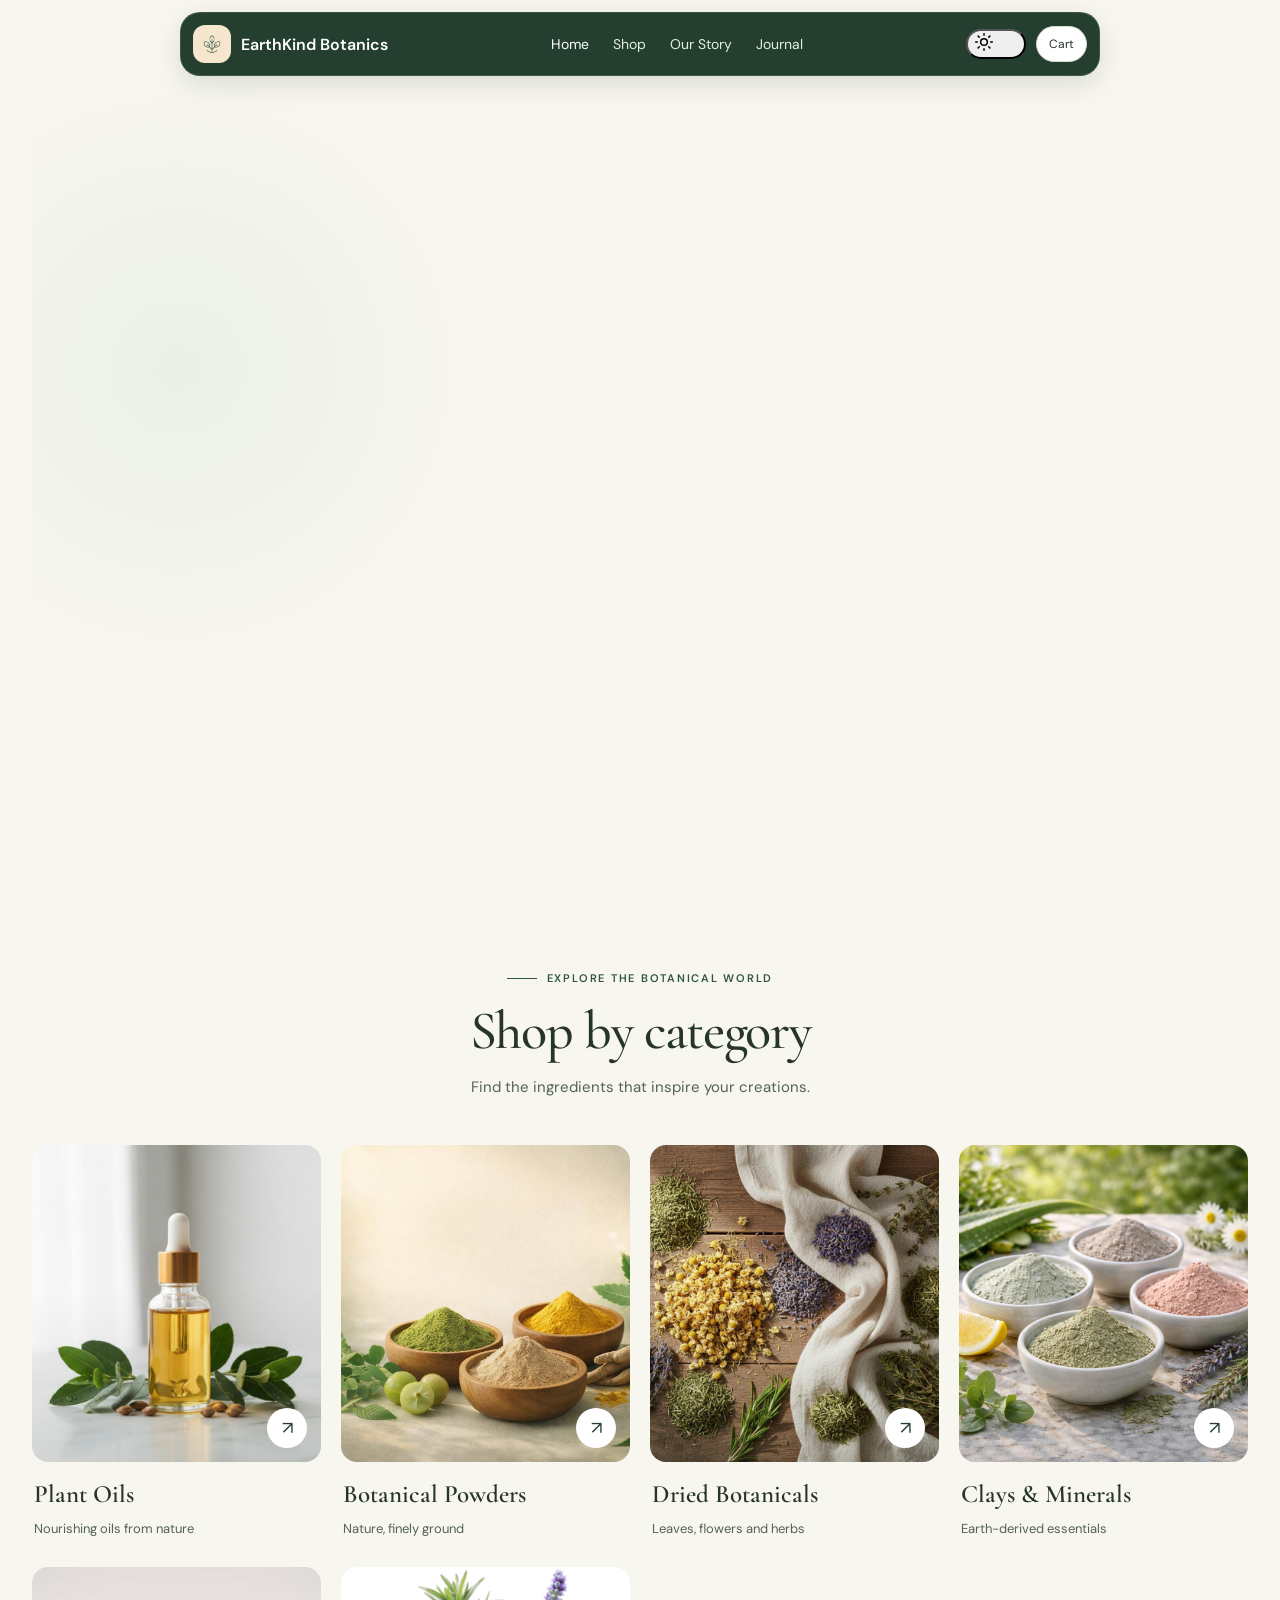
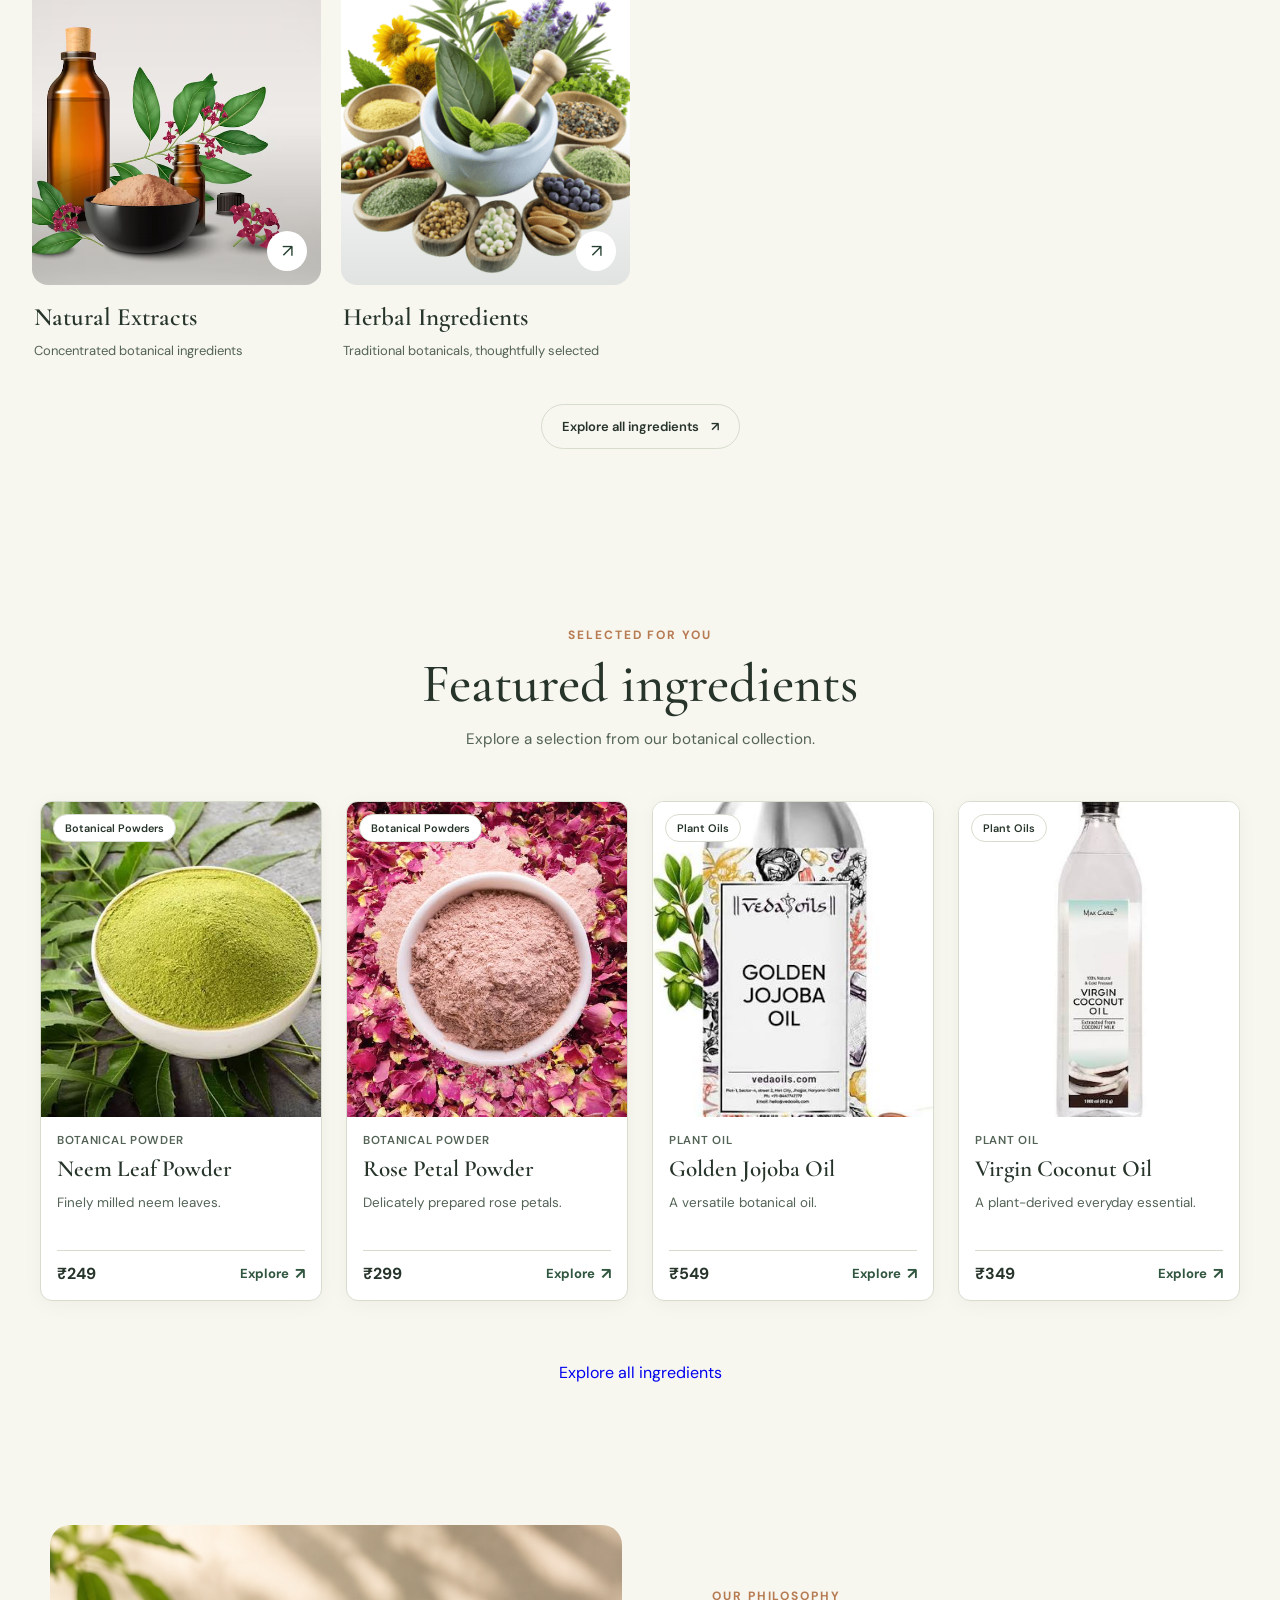
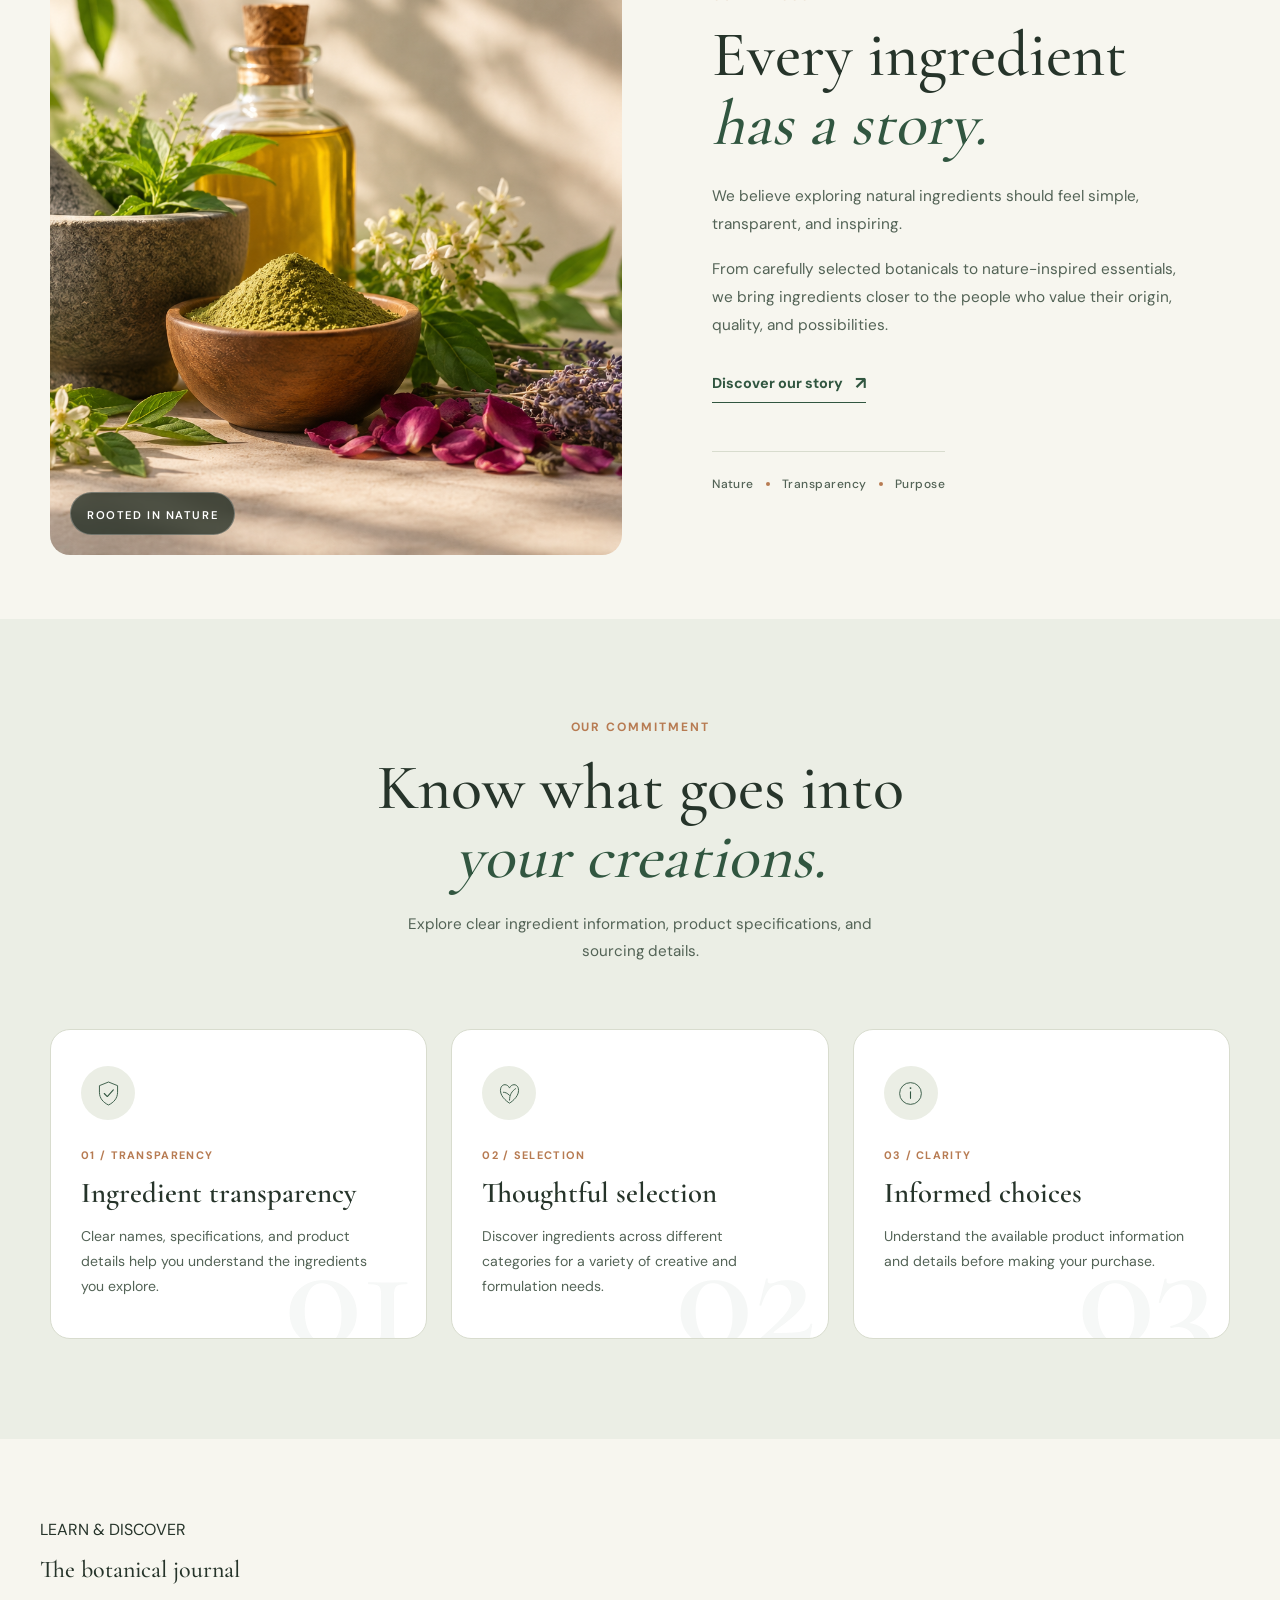
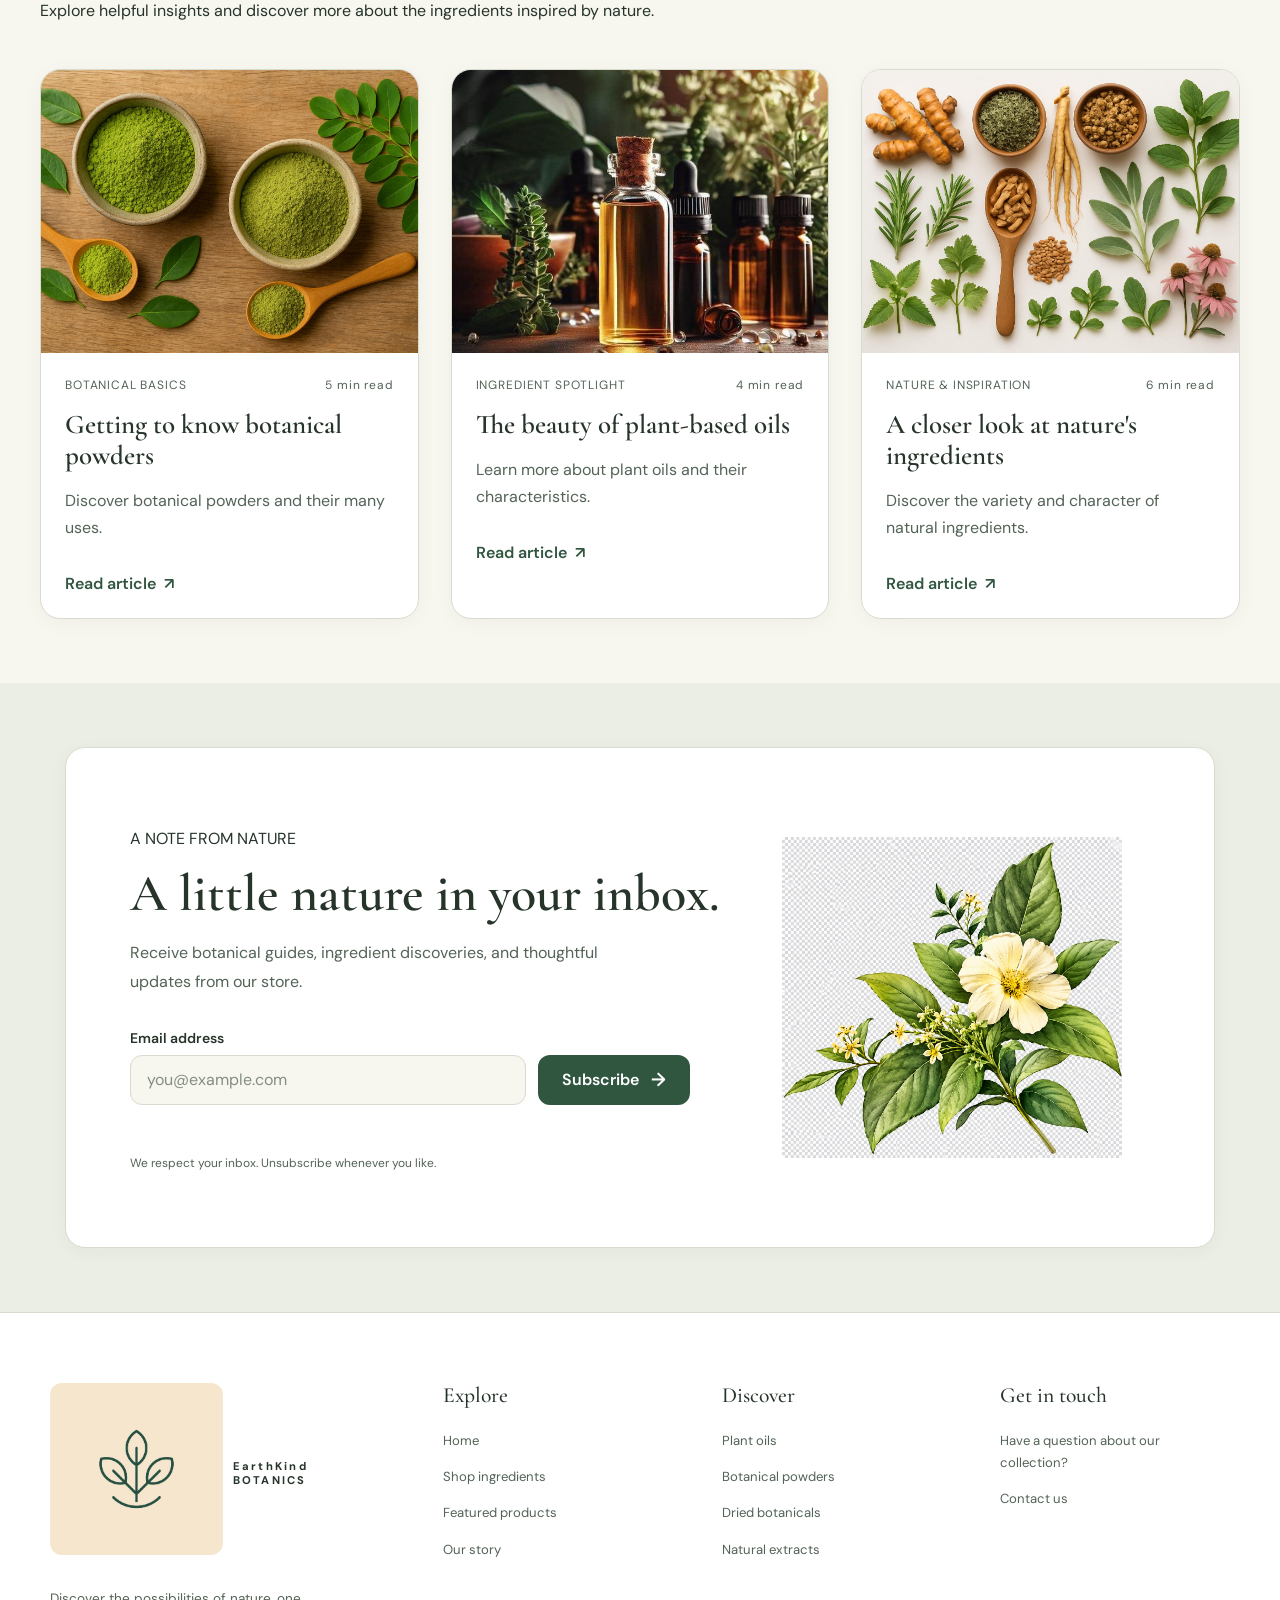
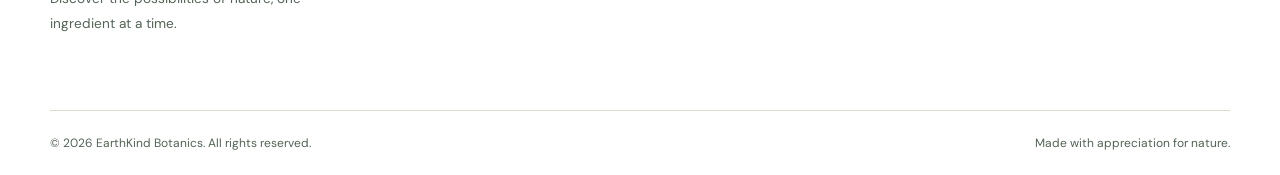
==== index.html @ 50f3a75a "Initial Commit" ====
<!DOCTYPE html>
<html lang="en">
    <head>
        <meta charset="utf-8" />
        <meta name="viewport" content="width=device-width, initial-scale=1, viewport-fit=cover" />
        <title>EarthKind Botanics | Discover Natural Ingredients</title>
        <meta name="description" content="Discover botanical ingredients, plant oils, herbal powders, and natural extracts at EarthKind Botanics. Explore nature-inspired ingredients with clear product information and thoughtful choices." />
        <meta name="keywords" content="EarthKind Botanics, natural ingredients, botanical extracts, plant oils, herbal powders" />
        <meta name="author" content="EarthKind Botanics" />
        <meta name="robots" content="index, follow" />
        <meta name="theme-color" content="#F7F6EF" />
        <meta name="color-scheme" content="light dark">
        <link rel="icon" type="image/svg+xml" href="assets/images/logo.jpeg" />

        <meta property="og:type" content="website" />
        <meta property="og:site_name" content="EarthKind Botanics" />
        <meta property="og:title" content="EarthKind Botanics | Discover Natural Ingredients" />
        <meta property="og:description" content="Discover botanical ingredients, plant oils, herbal powders, and natural extracts at EarthKind Botanics. Explore nature-inspired ingredients with clear product information and thoughtful choices.">
        <meta property="og:image" content="assets/images/earthkind_logo.png" />
        <meta property="og:locale" content="en_IN">

        <link rel="stylesheet" href="css/fonts.css" />
        <link rel="stylesheet" href="css/style.css" />
        <script src="js/script.js" defer></script>
        <script src="js/featured-products.js" defer></script>
        <script type="application/ld+json">
        {"@context":"https://schema.org","@type":"Store","name":"EarthKind Botanics","description":"Discover botanical ingredients, plant oils, herbal powders, and natural extracts.","image":"images/og-cover.jpg","areaServed":["Kochi","Kochi","Kerala"]}
        </script>
    </head>
    <body>
        <!--  Announcement bar -->
        <div
            class="announcement-bar"
            id="announcement-bar"
            role="region"
            aria-label="Store announcement"
            hidden
        >
        <p id="announcement-message"></p>

        <a id="announcement-link" href="#" hidden>
            Discover more
            <span aria-hidden="true">↗</span>
        </a>

        <button
            type="button"
            class="announcement-close"
            id="announcement-close"
            aria-label="Dismiss announcement"
        >
            &times;
        </button>
        </div>

        <!-- HEADER -->
        <header class="floating-header">
            <a href="/" class="brand-logo" aria-label="EarthKind Botanics home">
                <span class="brand-icon" aria-hidden="true">
                    <img src="assets/images/logo.jpeg" alt="EarthKind Botanics logo" />
                </span>
                <span class="brand-name">EarthKind Botanics</span>
            </a>

            <nav class="main-navigation" id="main-navigation"
                aria-label="Main navigation">
                <a href="#home" aria-current="page">Home</a>
                <a href="templates/shop.html">Shop</a>
                <a href="#our-story">Our Story</a>
                <a href="#journal">Journal</a>
            </nav>

            <div class="header-actions">
                <button
                    type="button"
                    class="icon-button theme-toggle"
                    id="theme-toggle"
                    aria-label="Switch to dark theme"
                    title="Switch theme"
                >
                    <svg
                        class="theme-icon sun-icon"
                        xmlns="http://www.w3.org/2000/svg"
                        width="20"
                        height="20"
                        viewBox="0 0 24 24"
                        fill="none"
                        stroke="currentColor"
                        stroke-width="1.8"
                        stroke-linecap="round"
                        stroke-linejoin="round"
                        aria-hidden="true"
                    >
                        <circle cx="12" cy="12" r="4"/>
                        <path d="M12 2v2"/>
                        <path d="M12 20v2"/>
                        <path d="m4.93 4.93 1.42 1.42"/>
                        <path d="m17.65 17.65 1.42 1.42"/>
                        <path d="M2 12h2"/>
                        <path d="M20 12h2"/>
                        <path d="m6.35 17.65-1.42 1.42"/>
                        <path d="m19.07 4.93-1.42 1.42"/>
                    </svg>

                    <svg
                        class="theme-icon moon-icon"
                        xmlns="http://www.w3.org/2000/svg"
                        width="20"
                        height="20"
                        viewBox="0 0 24 24"
                        fill="none"
                        stroke="currentColor"
                        stroke-width="1.8"
                        stroke-linecap="round"
                        stroke-linejoin="round"
                        aria-hidden="true"
                    >
                        <path d="M20.985 12.486a9 9 0 1 1-9.473-9.472c.405-.022.617.46.402.803a6.9 6.9 0 0 0 8.268 8.268c.344-.215.825-.003.803.401"/>
                    </svg>
                </button>


                <button
                    type="button"
                    class="cart-toggle"
                    id="cart-toggle"
                >
                    <span>Cart</span>
                    <span id="cart-count" hidden>0</span>
                </button>

                <button
                    type="button"
                    class="menu-toggle"
                    id="menu-toggle"
                    aria-label="Open navigation menu"
                    aria-controls="main-navigation"
                    aria-expanded="false"
                >
                    <!-- Botanical sprout icon -->
                    <svg
                        class="menu-icon sprout-icon"
                        viewBox="0 0 24 24"
                        width="22"
                        height="22"
                        fill="none"
                        stroke="currentColor"
                        stroke-width="1.7"
                        stroke-linecap="round"
                        stroke-linejoin="round"
                        aria-hidden="true"
                    >
                        <path d="M12 21v-9"/>
                        <path d="M12 15C5 15 3 10 3 5c5 0 10 2 10 9"/>
                        <path d="M12 11c0-5 4-8 9-8 0 5-2 9-9 10"/>
                    </svg>

                    <!-- Close icon -->
                    <svg
                        class="menu-icon close-icon"
                        viewBox="0 0 24 24"
                        width="22"
                        height="22"
                        fill="none"
                        stroke="currentColor"
                        stroke-width="1.7"
                        stroke-linecap="round"
                        aria-hidden="true"
                    >
                        <path d="m18 6-12 12"/>
                        <path d="m6 6 12 12"/>
                    </svg>
                </button>

            </div>
        </header>

        <!-- MAIN -->
        <main>
            <!-- Hero -->
            <section class="hero" id="home">
                <div class="hero-content">
                    <p class="eyebrow hero-eyebrow">
                    <span class="eyebrow-line"></span>
                    ROOTED IN NATURE
                    </p>

                    <h1 class="hero-title">
                    Nature's finest ingredients,
                        <span>thoughtfully discovered.</span>
                    </h1>

                    <p class="hero-description">
                    Explore botanical powders, plant oils, herbs, and natural
                    extracts for your next creation. Discover the beauty of
                    nature, one ingredient at a time.
                    </p>

                    <div class="hero-actions">
                        <a href="/shop.html" class="button button-primary hero-cta">
                            <span>Explore ingredients</span>
                            <svg
                            viewBox="0 0 24 24"
                            width="18"
                            height="18"
                            fill="none"
                            stroke="currentColor"
                            stroke-width="1.8"
                            stroke-linecap="round"
                            stroke-linejoin="round"
                            aria-hidden="true"
                            >
                                <path d="M5 12h14"/>
                                <path d="m12 5 7 7-7 7"/>
                            </svg>
                        </a>

                        <a href="#our-story" class="hero-secondary-link">
                            Discover our story
                        </a>
                    </div>

                    <div class="hero-note">
                        <span class="hero-note-icon" aria-hidden="true">✳</span>
                        <p>Inspired by nature. Chosen with intention.</p>
                    </div>
                </div>

                <div class="hero-visual">
                    <div class="hero-image-frame">
                        <img
                            src="assets/images/hero.png"
                            alt="Lush green botanical plants arranged in a natural stone planter against a soft blue mountain landscape"
                            class="hero-image"
                            fetchpriority="high"
                            decoding="async"
                        />
                    </div>

                    <div class="hero-image-caption">
                        <span class="caption-dot"></span>
                        A little closer to nature
                    </div>

                    <span class="hero-decoration hero-decoration-one"
                        aria-hidden="true">✳</span>
                    <span class="hero-decoration hero-decoration-two"
                        aria-hidden="true">✧</span>
                </div>
            </section>

            <!-- Categories -->
            <section class="categories section" id="categories">
                <header class="section-header category-section-header">
                    <p class="eyebrow">
                    <span class="eyebrow-line"></span>
                    EXPLORE THE BOTANICAL WORLD
                    </p>

                    <h2>Shop by category</h2>

                    <p>
                    Find the ingredients that inspire your creations.
                    </p>
                </header>

                <div
                    class="category-grid"
                    id="category-grid"
                    aria-label="Product categories"
                >
                    <!-- Category cards are rendered using JavaScript -->
                </div>

                <div class="category-footer">
                    <a href="templates/shop.html" class="category-view-all">
                    Explore all ingredients
                    <span aria-hidden="true">↗</span>
                    </a>
                </div>
            </section>

            <!-- Featured products -->
            <section class="featured-products section" id="featured">
                <header class="section-header">
                    <p class="eyebrow">SELECTED FOR YOU</p>
                    <h2>Featured ingredients</h2>
                    <p>Explore a selection from our botanical collection.</p>
                </header>

                <div class="product-grid" id="featured-product-grid">
                    <!-- Products rendered using JavaScript -->
                </div>

                <a href="templates/shop.html" class="button button-secondary">
                    Explore all ingredients
                </a>
            </section>

            <!-- Brand philosophy -->
            <section class="brand-story section" id="our-story">

                <div class="story-container">

                    <!-- Botanical lifestyle image -->
                    <div class="story-image">
                        <img
                            src="assets/images/lifestyle/earthkind-lifestyle.png"
                            alt="Natural botanical ingredients, fresh herbs, plant oils and herbal powders"
                            loading="lazy"
                        >

                        <div class="story-image-caption">
                            <span>ROOTED IN NATURE</span>
                        </div>
                    </div>

                    <!-- Brand story content -->
                    <div class="story-content">

                        <p class="eyebrow">OUR PHILOSOPHY</p>

                        <h2>
                            Every ingredient
                            <span>has a story.</span>
                        </h2>

                        <p class="story-description">
                            We believe exploring natural ingredients should
                            feel simple, transparent, and inspiring.
                        </p>

                        <p class="story-description">
                            From carefully selected botanicals to nature-inspired
                            essentials, we bring ingredients closer to the people
                            who value their origin, quality, and possibilities.
                        </p>

                        <a href="templates/about.html" class="story-link">
                            Discover our story
                            <span aria-hidden="true">↗</span>
                        </a>

                        <div class="story-decoration">
                            <span>Nature</span>
                            <span class="decoration-dot"></span>
                            <span>Transparency</span>
                            <span class="decoration-dot"></span>
                            <span>Purpose</span>
                        </div>

                    </div>

                </div>

            </section>

            
            <!-- QUALITY AND SOURCING-->
            <section class="quality section" id="quality">
                <div class="quality-container">
                    <header class="section-header">
                        <p class="eyebrow">OUR COMMITMENT</p>
                        <h2>
                            Know what goes into
                            <span>your creations.</span>
                        </h2>
                        <p>
                            Explore clear ingredient information,
                            product specifications, and sourcing details.
                        </p>
                    </header>

                    <div class="quality-grid">

                        <!-- Transparency -->
                        <article class="quality-item">
                            <div class="quality-icon" aria-hidden="true">
                                <svg viewBox="0 0 48 48" fill="none">
                                    <path
                                        d="M24 5L39 11V22C39 32 32.5 39 24 43C15.5 39 9 32 9 22V11L24 5Z"
                                        stroke="currentColor"
                                        stroke-width="1.5"
                                        stroke-linejoin="round"
                                    />
                                    <path
                                        d="M17 24L22 29L32 18"
                                        stroke="currentColor"
                                        stroke-width="1.8"
                                        stroke-linecap="round"
                                        stroke-linejoin="round"
                                    />
                                </svg>
                            </div>

                            <span class="quality-number">01 / TRANSPARENCY</span>
                            <h3>Ingredient transparency</h3>
                            <p>
                                Clear names, specifications, and product details
                                help you understand the ingredients you explore.
                            </p>
                            <span class="quality-card-decoration" aria-hidden="true">
                                01
                            </span>
                        </article>


                        <!-- Selection -->
                        <article class="quality-item">
                            <div class="quality-icon" aria-hidden="true">
                                <svg viewBox="0 0 48 48" fill="none">
                                    <path
                                        d="M24 40C24 40 9 31 9 19C9 11 15 7 21 11C23 12.5 24 15 24 15C24 15 25 12.5 27 11C33 7 39 11 39 19C39 31 24 40 24 40Z"
                                        stroke="currentColor"
                                        stroke-width="1.5"
                                        stroke-linejoin="round"
                                    />
                                    <path
                                        d="M24 35C24 26 28 20 34 16"
                                        stroke="currentColor"
                                        stroke-width="1.5"
                                        stroke-linecap="round"
                                    />
                                    <path
                                        d="M24 27C20 23 17 22 14 22"
                                        stroke="currentColor"
                                        stroke-width="1.5"
                                        stroke-linecap="round"
                                    />
                                </svg>
                            </div>

                            <span class="quality-number">02 / SELECTION</span>
                            <h3>Thoughtful selection</h3>
                            <p>
                                Discover ingredients across different categories
                                for a variety of creative and formulation needs.
                            </p>
                            <span class="quality-card-decoration" aria-hidden="true">
                                02
                            </span>
                        </article>

                        <!-- Informed choices -->
                        <article class="quality-item">
                            <div class="quality-icon" aria-hidden="true">
                                <svg viewBox="0 0 48 48" fill="none">
                                    <circle
                                        cx="24"
                                        cy="24"
                                        r="18"
                                        stroke="currentColor"
                                        stroke-width="1.5"
                                    />
                                    <path
                                        d="M24 21V32"
                                        stroke="currentColor"
                                        stroke-width="1.8"
                                        stroke-linecap="round"
                                    />
                                    <circle
                                        cx="24"
                                        cy="15"
                                        r="1.5"
                                        fill="currentColor"
                                    />
                                </svg>
                            </div>

                            <span class="quality-number">03 / CLARITY</span>
                            <h3>Informed choices</h3>
                            <p>
                                Understand the available product information
                                and details before making your purchase.
                            </p>
                            <span class="quality-card-decoration" aria-hidden="true">
                                03
                            </span>
                        </article>
                    </div>
                </div>
            </section>

            <!-- BOTANICAL JOURNAL -->
            <section class="journal section" id="journal">
                <div class="journal-container">
                    <header class="section-header">
                        <p class="eyebrow">LEARN & DISCOVER</p>
                        <h2>The botanical journal</h2>
                        <p>
                            Explore helpful insights and discover more about
                            the ingredients inspired by nature.
                        </p>
                    </header>

                    <div class="journal-grid" id="journal-grid">
                        <!-- Article cards rendered using JavaScript -->
                    </div>
                </div>
            </section>

            <!-- Article Popup -->
            <div class="article-modal" id="article-modal" aria-hidden="true">
                <div class="article-modal-overlay" data-close-article></div>
                <article
                    class="article-modal-content"
                    role="dialog"
                    aria-modal="true"
                    aria-labelledby="article-modal-title"
                >
                    <button
                        class="article-modal-close"
                        type="button"
                        aria-label="Close article"
                        data-close-article
                    >
                        &times;
                    </button>

                    <div class="article-modal-image">
                        <img id="article-modal-image" src="" alt="">
                    </div>
                    <div class="article-modal-body">
                        <p class="eyebrow" id="article-modal-category"></p>
                        <h2 id="article-modal-title"></h2>
                        <p class="article-modal-meta" id="article-modal-meta"></p>
                        <div class="article-modal-text" id="article-modal-text">
                            <!-- Full article content -->
                        </div>
                    </div>
                </article>
            </div>

           <!-- Newsletter -->
            <section class="newsletter section" id="newsletter">
                <div class="newsletter-container">
                    <div class="newsletter-content">
                        <p class="eyebrow">A NOTE FROM NATURE</p>
                        <h2>A little nature in your inbox.</h2>
                        <p class="newsletter-description">
                            Receive botanical guides, ingredient discoveries,
                            and thoughtful updates from our store.
                        </p>
                        <form id="newsletter-form" class="newsletter-form">
                            <div class="newsletter-input-group">
                                <label for="newsletter-email">Email address</label>
                                <input
                                    type="email"
                                    id="newsletter-email"
                                    name="email"
                                    placeholder="you@example.com"
                                    autocomplete="email"
                                    required
                                >
                            </div>
                            <button type="submit" class="newsletter-button">
                                Subscribe
                                <span aria-hidden="true">→</span>
                            </button>
                        </form>
                        <p class="newsletter-message" id="newsletter-message"
                        role="status" aria-live="polite"></p>
                        <p class="newsletter-note">
                            We respect your inbox. Unsubscribe whenever you like.
                        </p>
                    </div>
                    <div class="newsletter-decoration" aria-hidden="true">
                        <img
                            src="assets/images/newsletter/newsletter-botanical.png"
                            alt=""
                            loading="lazy"
                        >
                    </div>
                </div>
            </section>
        </main>

        <!-- FOOTER -->
        <footer class="site-footer">
            <div class="footer-container">
                <div class="footer-brand">
                    <a href="index.html" class="brand-logo">
                        <img src="assets/images/logo.jpeg" alt="EarthKind Botanics logo" class="footer-logo" />
                        <span>EarthKind <br/>BOTANICS</span>
                    </a>

                    <p>
                        Discover the possibilities of nature,
                        one ingredient at a time.
                    </p>

                </div>


                <div class="footer-column">

                    <h3>Explore</h3>

                    <a href="/">Home</a>
                    <a href="/templates/shop.html">Shop ingredients</a>
                    <a href="/index.html#featured">Featured products</a>
                    <a href="/templates/about.html">Our story</a>

                </div>


                <div class="footer-column">

                    <h3>Discover</h3>

                    <a href="/templates/shop.html?category=plant-oils">Plant oils</a>
                    <a href="/templates/shop.html?category=botanical-powders">Botanical powders</a>
                    <a href="/templates/shop.html?category=dried-botanicals">Dried botanicals</a>
                    <a href="/templates/shop.html?category=natural-extracts">Natural extracts</a>

                </div>


                <div class="footer-column">

                    <h3>Get in touch</h3>

                    <p>
                        Have a question about our collection?
                    </p>

                    <a href="mailto:karthikkarthikpwork@gmail.com">
                        Contact us
                    </a>

                </div>

            </div>


            <div class="footer-bottom">

                <p>
                    &copy; <span id="current-year"></span>
                    EarthKind Botanics. All rights reserved.
                </p>

                <p>
                    Made with appreciation for nature.
                </p>

            </div>

        </footer>

        <!-- CART OVERLAY-->
        <div class="cart-overlay" id="cart-overlay"></div>

        <!-- SHIPPING CART LAYER -->
        <aside class="cart-drawer"
            id="cart-drawer"
            aria-label="Shopping cart"
            aria-hidden="true">

            <div class="cart-header">
                <div>
                    <p class="eyebrow">YOUR SELECTION</p>
                    <h2>Your Cart <span id="drawer-cart-count">(0)</span></h2>
                </div>

                <button type="button"
                        class="cart-close"
                        id="cart-close"
                        aria-label="Close shopping cart">
                    &times;
                </button>
            </div>

            <div class="cart-items" id="cart-items">
                <!-- Cart items rendered with JavaScript -->
            </div>

            <div class="cart-empty" id="cart-empty">
                <span>✳</span>
                <h3>Your basket is waiting</h3>
                <p>Discover something natural for your next creation.</p>
                <button type="button" id="continue-shopping">
                    Explore ingredients
                </button>
            </div>

            <div class="cart-footer" id="cart-footer">
                <div class="cart-subtotal">
                    <span>Subtotal</span>
                    <strong id="cart-subtotal">₹0</strong>
                </div>

                <p>Shipping and taxes calculated at checkout.</p>

                <button type="button"
                        class="button button-primary cart-checkout">
                    Proceed to checkout
                    <span>↗</span>
                </button>

                <button type="button"
                        class="cart-continue"
                        id="cart-continue">
                    Continue shopping
                </button>
            </div>

        </aside>
    </body>
</html>
---- css/fonts.css ----
/* CORMORANT GARAMOND: HEADINGS */
@font-face {
  font-family: "Cormorant Garamond";
  src: url("../assets/fonts/Cormorant_Garamond/CormorantGaramond-Regular.woff2") format("woff2");
  font-weight: 400;
  font-style: normal;
  font-display: swap;
}

@font-face {
  font-family: "Cormorant Garamond";
  src: url("../assets/fonts/Cormorant_Garamond/CormorantGaramond-Medium.woff2") format("woff2");
  font-weight: 500;
  font-style: normal;
  font-display: swap;
}

@font-face {
  font-family: "Cormorant Garamond";
  src: url("../assets/fonts/Cormorant_Garamond/CormorantGaramond-SemiBold.woff2") format("woff2");
  font-weight: 600;
  font-style: normal;
  font-display: swap;
}


/* DM SANS: BODY AND INTERFACE */
@font-face {
  font-family: "DM Sans";
  src: url("../assets/fonts/DM_Sans/DMSans-Regular.woff2") format("woff2");
  font-weight: 400;
  font-style: normal;
  font-display: swap;
}

@font-face {
  font-family: "DM Sans";
  src: url("../assets/fonts/DM_Sans/DMSans-Medium.woff2") format("woff2");
  font-weight: 500;
  font-style: normal;
  font-display: swap;
}

@font-face {
  font-family: "DM Sans";
  src: url("../assets/fonts/DM_Sans/DMSans-SemiBold.woff2") format("woff2");
  font-weight: 600;
  font-style: normal;
  font-display: swap;
}

@font-face {
  font-family: "DM Sans";
  src: url("../assets/fonts/DM_Sans/DMSans-Bold.woff2") format("woff2");
  font-weight: 700;
  font-style: normal;
  font-display: swap;
}
---- css/style.css ----
:root, [data-theme="light"] {
  color-scheme: light;

  --color-bg: #F7F6EF;
  --color-surface: #FFFFFF;
  --color-surface-muted: #EBEEE5;

  --color-primary: #315640;
  --color-primary-hover: #243F30;

  --color-text: #26342A;
  --color-text-muted: #536356;
  --color-border: #D8DCCE;

  --color-accent: #B77B52;
  --color-success: #34734B;
  --color-danger: #B54238;
  --color-overlay: #17251D99;

  --radius-sm: 6px;
  --radius-md: 12px;
  --radius-lg: 20px;
  --radius-pill: 999px;

  --space-1: 4px;
  --space-2: 8px;
  --space-3: 12px;
  --space-4: 16px;
  --space-6: 24px;
  --space-8: 32px;
  --space-12: 48px;
  --space-16: 64px;

  --shadow-card: 0 4px 20px #26342A0A;

  --font-heading: "Cormorant Garamond", Georgia, serif;
  --font-body: "DM Sans", Arial, sans-serif;
}

[data-theme="dark"] {
  color-scheme: dark;

  --color-bg: #17251D;
  --color-surface: #223329;
  --color-surface-muted: #2B3B30;

  --color-primary: #A9C39D;
  --color-primary-hover: #6c7b64;

  --color-text: #E7EDE2;
  --color-text-muted: #B9C6B8;
  --color-border: #3B4C40;

  --color-accent: #D49A70;
  --color-success: #A3D4A9;
  --color-danger: #F0A29A;
  --color-overlay: #00000080;

  --shadow-card: 0 4px 24px #00000020;
}

*,
*::before,
*::after {
  box-sizing: border-box;
}

body {
  margin: 0;
  background: var(--color-bg);
  color: var(--color-text);
  font-family: var(--font-body);
  font-weight: 400;
  transition: background-color 200ms ease, color 200ms ease;
}
h1, h2, h3, h4, h5, h6 {
  font-family: var(--font-heading);
  font-weight: 500;
  line-height: 1.15;
  margin: 0;
}
button, input, select, textarea {
  font-family: var(--font-body);
}

.surface {
  background: var(--color-surface);
  border: 1px solid var(--color-border);
  border-radius: var(--radius-md);
  box-shadow: var(--shadow-card);
}

.primary-button {
  background: var(--color-primary);
  color: #FFFFFF;
  border: none;
  border-radius: var(--radius-pill);
  padding: 12px 24px;
  cursor: pointer;
  transition: background-color 180ms ease;
}

.primary-button:hover {
  background: var(--color-primary-hover);
}

[data-theme="dark"] .primary-button {
  color: #17251D;
}

:focus-visible {
  outline: 3px solid var(--color-accent);
  outline-offset: 3px;
}

@media (prefers-reduced-motion: reduce) {
  *,
  *::before,
  *::after {
    scroll-behavior: auto !important;
    animation-duration: 0.01ms !important;
    transition-duration: 0.01ms !important;
  }
}



/* ------------ANNOUNCEMENT START------------- */

.announcement-bar {
  position: relative;
  display: flex;
  align-items: center;
  justify-content: center;
  gap: 12px;

  width: min(920px, calc(100% - 32px));
  min-height: 40px;
  margin: 12px auto 0;
  padding: 8px 42px;

  color: #FFFFFF;
  background: var(--color-primary-hover);
  border: 1px solid rgb(255 255 255 / 12%);
  border-radius: 12px;

  font-family: var(--font-body);
  font-size: 13px;
  line-height: 1.5;
  text-align: center;
  margin-bottom: 12px;
}

.announcement-bar[hidden],
.announcement-link[hidden] {
  display: none;
}

.announcement-bar p {
  margin: 0;
}

.announcement-bar a {
  color: #DCE6D4;
  font-weight: 600;
  text-decoration: underline;
  text-underline-offset: 3px;
  white-space: nowrap;
}

.announcement-bar a:hover {
  color: #FFFFFF;
}

.announcement-close {
  position: absolute;
  right: 10px;
  top: 50%;
  transform: translateY(-50%);

  display: grid;
  place-items: center;
  width: 28px;
  height: 28px;

  color: #FFFFFF;
  background: transparent;
  border: 0;
  border-radius: 50%;
  font-size: 21px;
  cursor: pointer;
}

.announcement-close:hover {
  background: rgb(255 255 255 / 12%);
}

.announcement-bar a:focus-visible,
.announcement-close:focus-visible {
  outline: 2px solid #DCE6D4;
  outline-offset: 3px;
}

@media (max-width: 600px) {
  .announcement-bar {
    width: calc(100% - 24px);
    padding: 9px 36px 9px 12px;
    gap: 6px;
    font-size: 12px;
  }

  .announcement-bar a {
    white-space: normal;
  }
}
/* ------------ANNOUNCEMENT END------------- */



/* ------------HEADER START------------- */
.floating-header {
  position: sticky;
  top:12px;
  z-index: 1000;

  width: min(920px, calc(90% - 40px));
  min-height: 64px;
  min-width: 0;
  margin:0 auto;
  padding: 10px 12px;

  display: flex;
  align-items: center;
  justify-content: space-between;
  gap: 24px;

  background: var(--color-primary-hover);
  color: #FFFFFF;

  border: 1px solid rgb(255 255 255 / 12%);
  border-radius: 20px;
  box-shadow: 0 8px 28px rgb(23 37 29 / 12%);

  box-sizing: border-box;
}

.brand-logo {
  display: flex;
  align-items: center;
  gap: 10px;
  flex-shrink: 0;

  color: #FFFFFF;
  text-decoration: none;

  min-width: 0;
  flex-shrink: 1;
}

.brand-icon {
  display: grid;
  place-items: center;
  width: 38px;
  height: 38px;
  border-radius: 12px;
}
.brand-icon img {
  width: 100%;
  height: 100%;
  object-fit: cover;
  border-radius: 12px;
}

.brand-name {
  font-weight: 600;
  white-space: nowrap;
  overflow: hidden;
  text-overflow: ellipsis;
}

.main-navigation {
  display: flex;
  align-items: center;
  justify-content: center;
  gap: clamp(12px, 2vw, 24px);
  min-width: 0;
}


.main-navigation a {
  color: #E7EDE2;
  text-decoration: none;
  font-size: 14px;
  white-space: nowrap;
  transition: color 180ms ease;
}

.main-navigation a:hover,
.main-navigation a[aria-current="page"] {
  color: #FFFFFF;
}

.header-actions {
  display: flex;
  align-items: center;
  gap: 10px;
  min-width: 0;
}

.icon-button,
.menu-toggle {
  border-radius: 25px;
  cursor: pointer;
  transition: all 200ms ease-out;
}

.sun-icon {
  opacity: 1;
  transform: rotate(0deg) scale(1);
}

.moon-icon {
  opacity: 0;
  transform: rotate(-70deg) scale(0.5);
}

[data-theme="dark"] .sun-icon {
  opacity: 0;
  transform: rotate(70deg) scale(0.5);
}

[data-theme="dark"] .moon-icon {
  opacity: 1;
  transform: rotate(0deg) scale(1);
}

.theme-toggle:hover .theme-icon {
  transform: rotate(15deg) scale(1.08);
}

@media (prefers-reduced-motion: reduce) {
  .theme-icon {
    transition: none;
  }
}


.cart-button {
  padding: 11px 17px;
  border-radius: 999px;

  background: #F7F6EF;
  color: #243F30;
  text-decoration: none;
  font-size: 14px;
  font-weight: 600;
  white-space: nowrap;
}




.cart-toggle {
    position: relative;
    display: inline-flex;
    align-items: center;
    gap: 8px;

    padding: 9px 12px;
    border: 1px solid var(--color-border, #D9E0D5);
    border-radius: 999px;

    background: var(--color-surface);
    color: var(--color-text);

    font: inherit;
    font-size: 12px;
    cursor: pointer;
}

.cart-toggle svg {
    width: 19px;
    height: 19px;
    fill: none;
    stroke: currentColor;
    stroke-width: 1.5;
    stroke-linecap: round;
    stroke-linejoin: round;
}

.cart-count {
    display: grid;
    place-items: center;
    min-width: 19px;
    height: 19px;
    padding: 0 4px;
    border-radius: 50%;

    background: var(--color-primary);
    color: white;

    font-size: 10px;
    font-weight: 600;
}

[hidden] {
    display: none !important;
}


.menu-toggle {
  position: relative;
  flex-shrink: 0;
  place-items: center;
  width: 40px;
  height: 40px;
  padding: 0;
  color: #FFFFFF;
  background: transparent;
  border: 1px solid rgb(255 255 255 / 25%);
  border-radius: 50%;
  cursor: pointer;

  display: none;
}


.menu-icon {
  position: absolute;
  width: 21px;
  height: 21px;
  transition:
    opacity 200ms ease,
    transform 250ms ease;
}

.close-icon {
  opacity: 0;
  transform: rotate(-90deg) scale(0.7);
}

.menu-toggle[aria-expanded="true"] .sprout-icon {
  opacity: 0;
  transform: rotate(45deg) scale(0.7);
}

.menu-toggle[aria-expanded="true"] .close-icon {
  opacity: 1;
  transform: rotate(0) scale(1);
}

.menu-toggle:focus-visible {
  outline: 2px solid #DCE6D4;
  outline-offset: 3px;
}

@media (max-width: 760px) {
  .floating-header {
    width: calc(100% - 24px);
    min-height: 58px;
    gap: 8px;
    padding: 9px;
    border-radius: 17px;


    display: flex;
    flex-wrap: wrap;
    gap: 0;
  }

   .brand-logo {
    flex: 1 1 0;
    gap: 7px;
    overflow: hidden;
  }

  .brand-icon {
    width: 32px;
    height: 32px;
    flex-shrink: 0;
  }

  .main-navigation {
  display: none;
  }

  .brand-name {
    font-size: 14px;
  }

  .main-navigation {
    display: none;
  }

  .menu-toggle {
    display: grid;
  }

  .header-actions {
    display: flex;
    align-items: center;
    gap: 6px;
    margin-left: 6px;
  }

  /* .icon-button, */
  .menu-toggle {
    width: 36px;
    height: 36px;
  }

  .cart-button {
    padding: 9px 10px;
    font-size: 12px;
  }

  .floating-header.menu-open {
    flex-wrap: wrap;
  }

  .floating-header.menu-open .main-navigation {
     order: 3;
    display: flex;
    flex: 0 0 100%;
    flex-direction: column;
    align-items: stretch;
    gap: 4px;

    min-width: 0;
    margin-top: 10px;
    padding-top: 10px;
    border-top: 1px solid rgb(255 255 255 / 15%);
  }

  .floating-header.menu-open .main-navigation a {
    display: block;
    padding: 11px 10px;
    white-space: normal;
    border-radius: 8px;
  }

  .floating-header.menu-open .main-navigation a:hover {
    background: rgb(255 255 255 / 10%);
  }
}

/* Extra-small devices */
@media (max-width: 380px) {
  .floating-header {
    width: calc(100% - 16px);
    padding: 7px;
  }

  .brand-name {
    font-size: 12px;
  }

  .header-actions {
    gap: 4px;
    margin-left: 4px;
  }

  /* .icon-button, */
  .menu-toggle {
    width: 32px;
    height: 32px;
  }

  .menu-icon {
    width: 19px;
    height: 19px;
  }

  .cart-button {
    padding: 8px;
    font-size: 11px;
  }
}

@media (prefers-reduced-motion: reduce) {
  .menu-icon {
    transition: none;
  }
}

/* ------------HEADER END------------- */

/* ------------HERO START------------- */

.hero {
  position: relative;
  isolation: isolate;

  display: grid;
  grid-template-columns: minmax(0, 0.92fr) minmax(0, 1.08fr);
  align-items: center;

  width: min(1400px, calc(100% - 64px));
  min-height: min(740px, calc(100svh - 110px));
  margin: 24px auto 0;
  padding: clamp(40px, 6vw, 88px) 0;

  gap: clamp(28px, 5vw, 76px);
  overflow: hidden;

  top: -50px;
}

.hero::before {
  content: "";
  position: absolute;
  z-index: -1;
  top: 5%;
  left: -12%;
  width: 48%;
  aspect-ratio: 1;

  background: radial-gradient(
    circle,
    rgb(179 214 183 / 18%) 0%,
    transparent 70%
  );

  pointer-events: none;
}

.hero-content {
  position: relative;
  z-index: 2;
  max-width: 600px;
  padding: 12px 0 20px;

  animation: hero-content-enter 850ms
    cubic-bezier(0.2, 0.7, 0.2, 1) both;
}

.hero-eyebrow {
  display: flex;
  align-items: center;
  gap: 12px;

  margin: 0 0 24px;

  color: var(--color-primary);
  font-family: var(--font-body);
  font-size: 12px;
  font-weight: 600;
  letter-spacing: 0.18em;
  line-height: 1.5;
}

.eyebrow-line {
  display: inline-block;
  width: 30px;
  height: 1px;
  background: currentColor;
  transform-origin: left;

  animation: eyebrow-line-enter 650ms 250ms ease both;
}

.hero-title {
  max-width: 640px;
  margin: 0;

  color: var(--color-text);
  font-family: var(--font-heading);
  font-size: clamp(44px, 5.3vw, 76px);
  font-weight: 500;
  line-height: 1.04;
  letter-spacing: -0.035em;
  text-wrap: balance;  /* IGNORE: ignore the text-wrap not supported*/
}

.hero-title span {
  display: block;
  color: var(--color-primary);
}

.hero-description {
  max-width: 465px;
  margin: 24px 0 0;

  color: var(--color-text-muted);
  font-family: var(--font-body);
  font-size: clamp(15px, 1.15vw, 17px);
  line-height: 1.85;
}


.hero-actions {
  display: flex;
  align-items: center;
  flex-wrap: wrap;
  gap: 24px;

  margin-top: 32px;
}

.hero-cta {
  display: inline-flex;
  align-items: center;
  justify-content: center;
  gap: 14px;

  min-height: 52px;
  padding: 0 23px;

  border-radius: 999px;
  text-decoration: none;
  font-family: var(--font-body);
  font-size: 14px;
  font-weight: 600;

  transition:
    transform 250ms ease,
    box-shadow 250ms ease,
    background-color 250ms ease;
}

.hero-cta svg {
  flex-shrink: 0;
  transition: transform 250ms ease;
}

.hero-cta:hover {
  transform: translateY(-3px);
  box-shadow: 0 12px 26px rgb(39 74 48 / 18%);
}

.hero-cta:hover svg {
  transform: translateX(4px);
}

.hero-cta:active {
  transform: translateY(-1px);
}

.hero-secondary-link {
  color: var(--color-text);
  font-family: var(--font-body);
  font-size: 14px;
  font-weight: 500;
  text-decoration: none;

  text-underline-offset: 5px;
  transition: color 200ms ease;
}

.hero-secondary-link:hover {
  color: var(--color-primary);
  text-decoration: underline;
}


.hero-note {
  display: flex;
  align-items: center;
  gap: 10px;
  margin-top: 44px;
}

.hero-note-icon {
  color: var(--color-primary);
  font-size: 19px;
}

.hero-note p {
  margin: 0;
  color: var(--color-text-muted);
  font-family: var(--font-body);
  font-size: 12px;
  letter-spacing: 0.015em;
}

.hero-visual {
  position: relative;
  align-self: stretch;
  display: flex;
  align-items: center;
  min-width: 0;

  animation: hero-image-enter 1000ms
    cubic-bezier(0.2, 0.7, 0.2, 1) both;
  animation-delay: 120ms;
}

.hero-image-frame {
  position: relative;
  isolation: isolate;

  width: 100%;
  min-width: 0;
  aspect-ratio: 1.06 / 1;
  overflow: hidden;

  border-radius: 46% 46% 24px 24px;
  background: var(--color-surface);
}



.hero-image {
  display: block;
  width: 100%;
  height: 100%;
  object-fit: cover;
  object-position: 65% center;

  transform: scale(1.04);
  animation: hero-image-settle 1400ms
    cubic-bezier(0.2, 0.7, 0.2, 1) both;
  animation-delay: 200ms;
}


.hero-image-frame::after {
  content: "";
  position: absolute;
  inset: 0;
  z-index: 1;
  pointer-events: none;

  background: linear-gradient(
    180deg,
    transparent 65%,
    rgb(20 48 31 / 12%) 100%
  );
}


.hero-image-caption {
  position: absolute;
  right: 16px;
  bottom: 12px;
  z-index: 2;

  display: flex;
  align-items: center;
  gap: 8px;

  padding: 10px 14px;
  border: 1px solid rgb(255 255 255 / 35%);
  border-radius: 999px;

  background: rgb(250 250 244 / 88%);
  color: #294634;
  font-family: var(--font-body);
  font-size: 12px;

  -webkit-backdrop-filter: blur(12px);
  backdrop-filter: blur(12px);
}

.caption-dot {
  width: 7px;
  height: 7px;
  flex-shrink: 0;
  border-radius: 50%;
  background: #63865A;
}


.hero-decoration {
  position: absolute;
  z-index: 2;
  color: var(--color-primary);
  pointer-events: none;
}

.hero-decoration-one {
  top: 12%;
  right: -10px;
  font-size: 35px;
  opacity: 0.65;

  animation: botanical-drift 6s ease-in-out infinite;
}

.hero-decoration-two {
  bottom: 19%;
  left: -20px;
  font-size: 30px;
  opacity: 0.6;

  animation: botanical-drift 7s ease-in-out infinite reverse;
}


@keyframes hero-content-enter {
  from {
    opacity: 0;
    transform: translate3d(0, 26px, 0);
  }

  to {
    opacity: 1;
    transform: translate3d(0, 0, 0);
  }
}

@keyframes eyebrow-line-enter {
  from {
    transform: scaleX(0);
  }

  to {
    transform: scaleX(1);
  }
}

@keyframes hero-image-enter {
  from {
    opacity: 0;
    transform: translate3d(32px, 0, 0);
  }

  to {
    opacity: 1;
    transform: translate3d(0, 0, 0);
  }
}

@keyframes hero-image-settle {
  from {
    transform: scale(1.12);
  }

  to {
    transform: scale(1.04);
  }
}

@keyframes botanical-drift {
  0%, 100% {
    transform: translateY(0) rotate(0);
  }

  50% {
    transform: translateY(-10px) rotate(8deg);
  }
}

@media (max-width: 1000px) {
  .hero {
    width: calc(100% - 40px);
    min-height: auto;
    grid-template-columns: minmax(0, 0.95fr) minmax(0, 1.05fr);
    gap: 28px;
    padding: 60px 0;
  }

  .hero-title {
    font-size: clamp(42px, 5.5vw, 58px);
  }

  .hero-image-frame {
    aspect-ratio: 0.88 / 1;
    border-radius: 42% 42% 20px 20px;
  }

  .hero-actions {
    gap: 16px;
  }

  .hero-note {
    margin-top: 30px;
  }
}

@media (max-width: 680px) {
  .hero {
    width: calc(100% - 32px);
    grid-template-columns: minmax(0, 1fr);
    gap: 32px;
    padding: 46px 0 36px;
  }

  .hero-content {
    max-width: 540px;
    padding: 0;
  }

  .hero-eyebrow {
    margin-bottom: 18px;
    font-size: 11px;
  }

  .hero-title {
    max-width: 540px;
    font-size: clamp(43px, 9vw, 60px);
    line-height: 1.06;
  }

  .hero-description {
    max-width: 490px;
    margin-top: 18px;
    font-size: 15px;
    line-height: 1.8;
  }

  .hero-actions {
    margin-top: 24px;
    gap: 18px;
  }

  .hero-cta {
    min-height: 48px;
    padding: 0 19px;
  }

  .hero-note {
    margin-top: 26px;
  }

  .hero-visual {
    width: 100%;
  }

  .hero-image-frame {
    aspect-ratio: 1.15 / 1;
    border-radius: 42% 42% 20px 20px;
  }

  .hero-image {
    object-position: 65% center;
  }

  .hero-image-caption {
    right: 10px;
    bottom: 10px;
    padding: 8px 11px;
    font-size: 11px;
  }

  .hero-decoration-one {
    right: 2px;
    top: 5%;
    font-size: 28px;
  }

  .hero-decoration-two {
    left: -8px;
    bottom: 15%;
    font-size: 24px;
  }
}


@media (max-width: 380px) {
  .hero {
    width: calc(100% - 28px);
    padding-top: 34px;
    gap: 26px;
  }

  .hero-title {
    font-size: clamp(38px, 10vw, 44px);
  }

  .hero-description {
    font-size: 14px;
  }

  .hero-actions {
    align-items: flex-start;
    flex-direction: column;
    gap: 16px;
  }

  .hero-note p {
    font-size: 11px;
  }
}


[data-theme="dark"] .hero-image-frame {
  background: var(--color-surface);
}

[data-theme="dark"] .hero-image-frame::after {
  background: linear-gradient(
    180deg,
    rgb(10 20 13 / 4%) 40%,
    rgb(10 20 13 / 25%) 100%
  );
}

[data-theme="dark"] .hero-image-caption {
  background: rgb(25 39 29 / 88%);
  color: #E6EBDD;
  border-color: rgb(255 255 255 / 12%);
}

@media (prefers-reduced-motion: reduce) {
  .hero-content,
  .hero-visual,
  .hero-image,
  .eyebrow-line,
  .hero-decoration-one,
  .hero-decoration-two {
    animation: none !important;
  }

  .hero-content,
  .hero-visual {
    opacity: 1;
    transform: none;
  }

  .hero-image {
    transform: none;
  }

  .hero-cta,
  .hero-cta svg,
  .hero-secondary-link {
    transition: none;
  }
}


.hero.hero-scroll-ready .hero-content,
.hero.hero-scroll-ready .hero-visual {
  animation: none;
  opacity: 0;
  transform: translateY(20px);
  transition:
    opacity 700ms ease,
    transform 700ms cubic-bezier(0.2, 0.7, 0.2, 1);
}

.hero.hero-scroll-ready .hero-visual {
  transform: translateX(24px);
  transition-delay: 120ms;
}

.hero.hero-scroll-ready.hero-in-view .hero-content,
.hero.hero-scroll-ready.hero-in-view .hero-visual {
  opacity: 1;
  transform: translate(0, 0);
}

@media (prefers-reduced-motion: reduce) {
  .hero.hero-scroll-ready .hero-content,
  .hero.hero-scroll-ready .hero-visual {
    opacity: 1;
    transform: none;
    transition: none;
  }
}


/* ------------HERO END------------- */




/*------------CATEGORY START------------ */
.categories {
  width: min(1400px, calc(100% - 64px));
  margin: 0 auto;
  padding: clamp(64px, 8vw, 112px) 0;
}

.category-section-header {
  max-width: 660px;
  margin: 0 auto 44px;
  text-align: center;
}

.category-section-header .eyebrow {
  display: flex;
  align-items: center;
  justify-content: center;
  gap: 10px;

  color: var(--color-primary);
  font-family: var(--font-body);
  font-size: 11px;
  font-weight: 600;
  letter-spacing: 0.16em;
}

.category-section-header h2 {
  margin: 16px 0 12px;
  color: var(--color-text);
  font-family: var(--font-heading);
  font-size: clamp(36px, 4.5vw, 54px);
  font-weight: 500;
  line-height: 1.12;
  letter-spacing: -0.025em;
}

.category-section-header > p:last-child {
  margin: 0;
  color: var(--color-text-muted);
  font-family: var(--font-body);
  font-size: 15px;
  line-height: 1.8;
}

/* CATEGORY GRID */
.category-grid {
  display: grid;
  grid-template-columns: repeat(4, minmax(0, 1fr));
  gap: 28px 20px;
}

.category-card {
  display: block;
  min-width: 0;
  color: var(--color-text);
  text-decoration: none;

  animation: category-card-enter 650ms
    cubic-bezier(0.2, 0.7, 0.2, 1) both;
  animation-delay: calc(var(--card-index, 0) * 80ms);
}

.category-card-image {
  position: relative;
  aspect-ratio: 0.91 / 1;
  overflow: hidden;
  isolation: isolate;

  border-radius: 16px;
  background: var(--color-surface);
}

.category-card-image img {
  display: block;
  width: 100%;
  height: 100%;
  object-fit: cover;

  transition:
    transform 650ms cubic-bezier(0.2, 0.7, 0.2, 1),
    filter 400ms ease;
}

.category-card:hover .category-card-image img {
  transform: scale(1.055);
}

/* Subtle image overlay */
.category-card-image::after {
  content: "";
  position: absolute;
  inset: 45% 0 0;
  z-index: 1;
  pointer-events: none;

  background: linear-gradient(
    to bottom,
    transparent,
    rgb(20 40 25 / 13%)
  );
}

/* Arrow button */

.category-card-arrow {
  position: absolute;
  right: 14px;
  bottom: 14px;
  z-index: 2;

  display: grid;
  place-items: center;
  width: 40px;
  height: 40px;

  color: var(--color-primary-hover);
  background: var(--color-surface);
  border-radius: 50%;

  font-size: 18px;
  transition:
    color 250ms ease,
    background-color 250ms ease,
    transform 250ms ease;
}

.category-card:hover .category-card-arrow {
  color: #FFFFFF;
  background: var(--color-primary);
  transform: rotate(45deg);
}

/* Category text */

.category-card-content {
  padding: 16px 2px 0;
}

.category-card-content h3 {
  margin: 0;
  color: var(--color-text);
  font-family: var(--font-heading);
  font-size: clamp(20px, 2vw, 25px);
  font-weight: 600;
  line-height: 1.3;
  transition: color 200ms ease;
}

.category-card-content p {
  margin: 7px 0 0;
  color: var(--color-text-muted);
  font-family: var(--font-body);
  font-size: 13px;
  line-height: 1.65;
}

.category-card:hover .category-card-content h3 {
  color: var(--color-primary);
}

/* Keyboard accessibility */
.category-card:focus-visible {
  outline: 2px solid var(--color-primary);
  outline-offset: 5px;
  border-radius: 16px;
}

/*
 VIEW ALL LINK */
.category-footer {
  display: flex;
  justify-content: center;
  margin-top: 42px;
}

.category-view-all {
  display: inline-flex;
  align-items: center;
  gap: 12px;

  padding: 13px 20px;
  border: 1px solid var(--color-border, #D9E0D5);
  border-radius: 999px;

  color: var(--color-text);
  font-family: var(--font-body);
  font-size: 13px;
  font-weight: 600;
  text-decoration: none;

  transition:
    background-color 250ms ease,
    border-color 250ms ease,
    color 250ms ease;
}

.category-view-all:hover {
  color: #FFFFFF;
  background: var(--color-primary-hover);
  border-color: var(--color-primary-hover);
}

/* ANIMATION */
@keyframes category-card-enter {
  from {
    opacity: 0;
    transform: translateY(18px);
  }

  to {
    opacity: 1;
    transform: translateY(0);
  }
}

/* RESPONSIVE */
@media (max-width: 1000px) {
  .categories {
    width: calc(100% - 40px);
  }

  .category-grid {
    grid-template-columns: repeat(2, minmax(0, 1fr));
    gap: 32px 20px;
  }

  .category-card-image {
    aspect-ratio: 1.05 / 1;
  }
}

@media (max-width: 600px) {
  .categories {
    width: calc(100% - 32px);
    padding: 64px 0;
  }

  .category-section-header {
    margin-bottom: 30px;
  }

  .category-section-header h2 {
    font-size: clamp(34px, 8vw, 42px);
  }

  .category-section-header > p:last-child {
    font-size: 14px;
  }

  .category-grid {
    gap: 26px 14px;
  }

  .category-card-image {
    aspect-ratio: 0.85 / 1;
    border-radius: 12px;
  }

  .category-card-arrow {
    right: 9px;
    bottom: 9px;
    width: 33px;
    height: 33px;
    font-size: 16px;
  }

  .category-card-content {
    padding-top: 12px;
  }

  .category-card-content h3 {
    font-size: 20px;
  }

  .category-card-content p {
    font-size: 12px;
  }
}

@media (max-width: 360px) {
  .categories {
    width: calc(100% - 24px);
  }

  .category-grid {
    gap: 24px 10px;
  }

  .category-card-content h3 {
    font-size: 18px;
  }

  .category-card-content p {
    font-size: 11px;
  }
}

@media (prefers-reduced-motion: reduce) {
  .category-card {
    animation: none;
  }

  .category-card-image img,
  .category-card-arrow,
  .category-card-content h3,
  .category-view-all {
    transition: none;
  }
}

/* ------------ CATEGORY END------------ */


/* ------------ CART OVERLAY ------------ */
.cart-overlay {
    position: fixed;
    inset: 0;
    z-index: 1000;

    background: rgb(15 25 17 / 0%);
    visibility: hidden;
    opacity: 0;

    transition:
        opacity 300ms ease,
        visibility 300ms ease,
        background 300ms ease;
}

.cart-overlay-active {
    visibility: visible;
    opacity: 1;
    background: rgb(15 25 17 / 50%);
}

/* ------------CART DRAWER------------ */

.cart-drawer {
    position: fixed;
    top: 0;
    right: 0;
    z-index: 1001;
    display: flex;
    flex-direction: column;
    width: min(460px, 100%);
    height: 100dvh;
    padding: 28px;
    background: var(--color-bg);
    color: var(--color-text);
    transform: translateX(100%);
    visibility: hidden;
    transition:
        transform 350ms cubic-bezier(.22, 1, .36, 1),
        visibility 350ms;
}

.cart-drawer.cart-open {
    transform: translateX(0);
    visibility: visible;
}

body.cart-drawer-open {
    overflow: hidden;
}

.cart-header {
    display: flex;
    justify-content: space-between;
    align-items: center;
    padding-bottom: 23px;
    border-bottom: 1px solid var(--color-border, #D9E0D5);
}

.cart-header .eyebrow {
    margin: 0 0 8px;
    color: var(--color-primary);
    font-size: 10px;
    letter-spacing: .15em;
}

.cart-header h2 {
    margin: 0;
    font-family: var(--font-heading);
    font-size: 30px;
    font-weight: 600;
}

#drawer-cart-count {
    color: var(--color-text-muted);
    font-family: var(--font-body);
    font-size: 14px;
}

.cart-close {
    width: 38px;
    height: 38px;
    border: 1px solid var(--color-border, #D9E0D5);
    border-radius: 50%;
    background: transparent;
    color: var(--color-text);
    font-size: 24px;
    cursor: pointer;
}

/* ------------ CART PRODUCTS ------------ */

.cart-items {
    flex: 1;
    overflow-y: auto;
    padding: 20px 0;
}

.cart-item {
    display: grid;
    grid-template-columns: 76px minmax(0, 1fr) auto;
    gap: 13px;
    align-items: start;
    padding: 16px 0;
    border-bottom: 1px solid var(--color-border, #D9E0D5);
}

.cart-item > img {
    width: 76px;
    height: 90px;
    border-radius: 8px;
    object-fit: cover;
}

.cart-item-info {
    min-width: 0;
}

.cart-item-info h3 {
    margin: 0 0 7px;
    font-family: var(--font-heading);
    font-size: 17px;
}

.cart-item-info p {
    margin: 0;
    color: var(--color-text-muted);
    font-size: 12px;
}

.cart-item > strong {
    font-size: 12px;
    white-space: nowrap;
}

.cart-item-controls {
    display: flex;
    align-items: center;
    flex-wrap: wrap;
    gap: 10px;
    margin-top: 13px;
}

.cart-item-controls button {
    border: 0;
    background: transparent;
    color: var(--color-text);
    cursor: pointer;
}

.cart-item-controls span {
    font-size: 12px;
}

.cart-item-controls .cart-remove {
    color: var(--color-text-muted);
    font-size: 10px;
    text-decoration: underline;
}

/* ------------ EMPTY CART ------------ */

.cart-empty {
    flex: 1;
    display: flex;
    flex-direction: column;
    justify-content: center;
    align-items: center;
    text-align: center;
}

.cart-empty > span {
    color: var(--color-primary);
    font-size: 38px;
}

.cart-empty h3 {
    margin: 18px 0 8px;
    font-family: var(--font-heading);
    font-size: 26px;
}

.cart-empty p {
    max-width: 260px;
    color: var(--color-text-muted);
    font-size: 12px;
    line-height: 1.8;
}

.cart-empty button,
.cart-continue {
    padding: 10px 0;
    border: 0;
    background: transparent;
    color: var(--color-primary);
    font: inherit;
    font-size: 12px;
    cursor: pointer;
}

/* ------------ CART FOOTER ------------ */

.cart-footer {
    padding-top: 22px;
    border-top: 1px solid var(--color-border, #D9E0D5);
}

.cart-subtotal {
    display: flex;
    justify-content: space-between;
    font-size: 15px;
}

.cart-footer > p {
    margin: 10px 0 20px;
    color: var(--color-text-muted);
    font-size: 10px;
}

.cart-checkout {
    display: flex;
    justify-content: space-between;
    align-items: center;
    width: 100%;
    padding: 15px 20px;
    border: 0;
    cursor: pointer;
}

.cart-continue {
    display: block;
    margin: 10px auto 0;
}

@media (max-width: 480px) {
    .cart-drawer {
        padding: 22px 18px;
    }

    .cart-item {
        grid-template-columns: 65px minmax(0, 1fr) auto;
        gap: 10px;
    }

    .cart-item > img {
        width: 65px;
        height: 78px;
    }
}

@media (prefers-reduced-motion: reduce) {
    .cart-drawer,
    .cart-overlay {
        transition: none;
    }
}

/* FEATURED PRODUCTS SECTION */
.featured-products {
    width: 100%;
    padding: var(--space-16) 0;
    background: var(--color-bg);
    text-align: center;
}

/* Section heading */
.featured-products .section-header {
    max-width: 620px;
    margin: 0 auto var(--space-12);
    padding: 0 var(--space-4);
}

.featured-products .eyebrow {
    margin-bottom: var(--space-3);
    color: var(--color-accent);
    font-family: var(--font-body);
    font-size: 0.75rem;
    font-weight: 700;
    letter-spacing: 0.16em;
}

.featured-products .section-header h2 {
    margin: 0 0 var(--space-3);
    color: var(--color-text);
    font-family: var(--font-heading);
    font-size: clamp(2.2rem, 5vw, 3.4rem);
    font-weight: 500;
    line-height: 1.1;
}

.featured-products .section-header > p:last-child {
    margin: 0;
    color: var(--color-text-muted);
    font-family: var(--font-body);
    font-size: 0.95rem;
    line-height: 1.7;
}

/* Product grid */

.featured-products .product-grid {
    width: min(1200px, calc(100% - 48px));
    margin: 0 auto var(--space-12);
    display: grid;
    grid-template-columns: repeat(4, minmax(0, 1fr));
    gap: var(--space-6);
    text-align: left;
}

/* Product card */
.featured-product-card {
    min-width: 0;
    overflow: hidden;
    background: var(--color-surface);
    border: 1px solid var(--color-border);
    border-radius: var(--radius-md);
    box-shadow: var(--shadow-card);
    transition:
        transform 0.35s ease,
        box-shadow 0.35s ease,
        border-color 0.35s ease;
}

.featured-product-card:hover {
    transform: translateY(-6px);
    border-color: var(--color-primary);
    box-shadow: 0 12px 30px rgba(38, 52, 42, 0.10);
}

/* Product image */
.featured-product-image {
    position: relative;
    display: block;
    width: 100%;
    aspect-ratio: 4 / 4.5;
    overflow: hidden;
    background: var(--color-surface-muted);
}

.featured-product-image img {
    display: block;
    width: 100%;
    height: 100%;
    object-fit: cover;
    transition: transform 0.65s cubic-bezier(0.2, 0.7, 0.3, 1);
}

.featured-product-card:hover .featured-product-image img {
    transform: scale(1.06);
}

/* Category label */
.featured-product-tag {
    position: absolute;
    top: var(--space-3);
    left: var(--space-3);
    max-width: calc(100% - 24px);
    padding: 6px 11px;
    overflow: hidden;
    color: var(--color-text);
    background: var(--color-surface);
    border: 1px solid var(--color-border);
    border-radius: var(--radius-pill);
    font-family: var(--font-body);
    font-size: 0.68rem;
    font-weight: 600;
    text-overflow: ellipsis;
    white-space: nowrap;
}

/* Product information */
.featured-product-info {
    padding: var(--space-4);
}

.featured-product-category {
    margin: 0 0 var(--space-2);
    color: var(--color-text-muted);
    font-family: var(--font-body);
    font-size: 0.72rem;
    font-weight: 600;
    letter-spacing: 0.06em;
    text-transform: uppercase;
}

.featured-product-info h3 {
    margin: 0 0 var(--space-2);
    color: var(--color-text);
    font-family: var(--font-heading);
    font-size: 1.45rem;
    font-weight: 600;
    line-height: 1.2;
}

.featured-product-info h3 a {
    color: inherit;
    text-decoration: none;
    transition: color 0.25s ease;
}

.featured-product-info h3 a:hover {
    color: var(--color-primary);
}

.featured-product-description {
    min-height: 42px;
    margin: 0 0 var(--space-4);
    color: var(--color-text-muted);
    font-family: var(--font-body);
    font-size: 0.84rem;
    line-height: 1.6;
}

/* Price and explore link */
.featured-product-bottom {
    display: flex;
    align-items: center;
    justify-content: space-between;
    gap: var(--space-2);
    padding-top: var(--space-3);
    border-top: 1px solid var(--color-border);
}

.featured-product-price {
    color: var(--color-text);
    font-family: var(--font-body);
    font-size: 1rem;
    font-weight: 700;
}

.featured-product-link {
    display: inline-flex;
    align-items: center;
    gap: 6px;
    color: var(--color-primary);
    font-family: var(--font-body);
    font-size: 0.82rem;
    font-weight: 700;
    text-decoration: none;
    transition: gap 0.25s ease, color 0.25s ease;
}

.featured-product-link:hover {
    gap: 10px;
    color: var(--color-accent);
}

.featured-product-link span {
    font-size: 1rem;
}

/* Empty state */
.featured-empty {
    grid-column: 1 / -1;
    padding: var(--space-8);
    color: var(--color-text-muted);
    text-align: center;
}

/* Explore all ingredients button */
.featured-products > .button {
    display: inline-flex;
    align-items: center;
    justify-content: center;
    min-height: 48px;
    padding: 12px 28px;
    text-decoration: none;
    transition:
        background 0.3s ease,
        color 0.3s ease,
        transform 0.3s ease;
}

.featured-products > .button:hover {
    transform: translateY(-2px);
}

/* RESPONSIVE DESIGN */
@media (max-width: 1000px) {
    .featured-products .product-grid {
        grid-template-columns: repeat(3, minmax(0, 1fr));
        gap: var(--space-4);
    }
}

@media (max-width: 760px) {
    .featured-products {
        padding: var(--space-12) 0;
    }

    .featured-products .section-header {
        margin-bottom: var(--space-8);
    }

    .featured-products .product-grid {
        grid-template-columns: repeat(2, minmax(0, 1fr));
        width: calc(100% - 32px);
        gap: 16px;
        margin-bottom: var(--space-8);
    }

    .featured-product-info {
        padding: 12px;
    }

    .featured-product-info h3 {
        font-size: 1.25rem;
    }

    .featured-product-description {
        font-size: 0.8rem;
    }
}

@media (max-width: 420px) {
    .featured-products .product-grid {
        width: calc(100% - 24px);
        gap: 10px;
    }

    .featured-product-info {
        padding: 10px;
    }

    .featured-product-info h3 {
        font-size: 1.15rem;
    }

    .featured-product-category {
        font-size: 0.65rem;
    }

    .featured-product-description {
        min-height: 52px;
        font-size: 0.76rem;
    }

    .featured-product-price {
        font-size: 0.88rem;
    }

    .featured-product-link {
        font-size: 0.75rem;
    }

    .featured-product-tag {
        top: 8px;
        left: 8px;
        padding: 5px 8px;
        font-size: 0.6rem;
    }
}

/* Reduced motion accessibility */
@media (prefers-reduced-motion: reduce) {
    .featured-product-card,
    .featured-product-image img,
    .featured-product-link,
    .featured-products > .button {
        transition: none;
    }

    .featured-product-card:hover,
    .featured-products > .button:hover {
        transform: none;
    }
}

/* BRAND STORY / PHILOSOPHY */

.brand-story {
    width: 100%;
    padding: var(--space-16) 24px;
    background: var(--color-bg);
}

.story-container {
    width: min(1180px, 100%);
    margin: 0 auto;
    display: grid;
    grid-template-columns: 1.05fr 0.95fr;
    align-items: center;
    gap: clamp(40px, 7vw, 100px);
}

/* STORY IMAGE */

.story-image {
    position: relative;
    width: 100%;
    aspect-ratio: 5 / 5.5;
    overflow: hidden;
    background: var(--color-surface-muted);
    border-radius: var(--radius-lg);
}

.story-image img {
    display: block;
    width: 100%;
    height: 100%;
    object-fit: cover;
    transition: transform 0.8s cubic-bezier(0.2, 0.7, 0.3, 1);
}

.story-image:hover img {
    transform: scale(1.045);
}

/* Image caption */
.story-image-caption {
    position: absolute;
    left: 20px;
    bottom: 20px;
    padding: 10px 16px;
    color: #FFFFFF;
    background: rgba(23, 37, 29, 0.72);
    border: 1px solid rgba(255, 255, 255, 0.25);
    border-radius: var(--radius-pill);
    -webkit-backdrop-filter: blur(8px);
    backdrop-filter: blur(8px);
}

.story-image-caption span {
    font-family: var(--font-body);
    font-size: 0.7rem;
    font-weight: 600;
    letter-spacing: 0.14em;
}

/* STORY CONTENT */
.story-content {
    display: flex;
    flex-direction: column;
    align-items: flex-start;
}

.story-content .eyebrow {
    margin: 0 0 var(--space-4);
    color: var(--color-accent);
    font-family: var(--font-body);
    font-size: 0.75rem;
    font-weight: 700;
    letter-spacing: 0.16em;
}

/* Heading */
.story-content h2 {
    max-width: 520px;
    margin: 0 0 var(--space-6);
    color: var(--color-text);
    font-family: var(--font-heading);
    font-size: clamp(2.7rem, 5vw, 4.5rem);
    font-weight: 500;
    line-height: 1.08;
}

.story-content h2 span {
    display: block;
    color: var(--color-primary);
    font-style: italic;
}

/* Description */
.story-description {
    max-width: 470px;
    margin: 0 0 var(--space-4);
    color: var(--color-text-muted);
    font-family: var(--font-body);
    font-size: 0.96rem;
    line-height: 1.85;
}

/* Discover story link */

.story-link {
    display: inline-flex;
    align-items: center;
    gap: 12px;
    margin-top: var(--space-4);
    padding-bottom: 8px;
    color: var(--color-primary);
    border-bottom: 1px solid var(--color-primary);
    font-family: var(--font-body);
    font-size: 0.9rem;
    font-weight: 700;
    text-decoration: none;
    transition:
        gap 0.3s ease,
        color 0.3s ease,
        border-color 0.3s ease;
}

.story-link span {
    font-size: 1.1rem;
}

.story-link:hover {
    gap: 18px;
    color: var(--color-accent);
    border-color: var(--color-accent);
}

/* BRAND VALUES DECORATION */
.story-decoration {
    display: flex;
    align-items: center;
    flex-wrap: wrap;
    gap: 12px;
    margin-top: var(--space-12);
    padding-top: var(--space-6);
    border-top: 1px solid var(--color-border);
    color: var(--color-text-muted);
    font-family: var(--font-body);
    font-size: 0.75rem;
    font-weight: 500;
    letter-spacing: 0.04em;
}

.decoration-dot {
    width: 4px;
    height: 4px;
    flex-shrink: 0;
    background: var(--color-accent);
    border-radius: 50%;
}

/* RESPONSIVE DESIGN */

@media (max-width: 900px) {
    .story-container {
        gap: 36px;
        grid-template-columns: 1fr 1fr;
    }

    .story-content h2 {
        font-size: clamp(2.5rem, 5vw, 3.5rem);
    }

    .story-description {
        font-size: 0.9rem;
    }

    .story-decoration {
        gap: 8px;
        margin-top: var(--space-8);
    }
}

@media (max-width: 700px) {
    .brand-story {
        padding: var(--space-12) 20px;
    }

    .story-container {
        grid-template-columns: 1fr;
        gap: var(--space-8);
    }

    .story-image {
        aspect-ratio: 5 / 4;
    }

    .story-content {
        padding: 0 4px;
    }

    .story-content h2 {
        max-width: 100%;
        font-size: clamp(2.6rem, 9vw, 3.6rem);
    }

    .story-description {
        max-width: 100%;
    }

    .story-decoration {
        margin-top: var(--space-8);
    }
}

@media (max-width: 420px) {
    .brand-story {
        padding: var(--space-8) 16px;
    }

    .story-container {
        gap: var(--space-6);
    }

    .story-image {
        aspect-ratio: 4 / 4.2;
        border-radius: var(--radius-md);
    }

    .story-image-caption {
        left: 12px;
        bottom: 12px;
        padding: 8px 12px;
    }

    .story-content h2 {
        font-size: 2.6rem;
    }

    .story-description {
        font-size: 0.88rem;
    }

    .story-decoration {
        font-size: 0.68rem;
        gap: 7px;
    }
}

/* REDUCED MOTION */
@media (prefers-reduced-motion: reduce) {
    .story-image img,
    .story-link {
        transition: none;
    }

    .story-image:hover img {
        transform: none;
    }
}




/* QUALITY AND SOURCING */
.quality {
    position: relative;
    width: 100%;
    padding: 100px 24px;
    overflow: hidden;
    background: var(--color-surface-muted);
}

.quality-container {
    width: min(1180px, 100%);
    margin: 0 auto;
}

/* Section heading */
.quality .section-header {
    max-width: 680px;
    margin: 0 auto 64px;
    text-align: center;
}

.quality .section-header .eyebrow {
    margin: 0 0 18px;
    color: var(--color-accent);
    font-family: var(--font-body);
    font-size: 0.75rem;
    font-weight: 700;
    letter-spacing: 0.16em;
}

.quality .section-header h2 {
    margin: 0 0 20px;
    color: var(--color-text);
    font-family: var(--font-heading);
    font-size: clamp(2.7rem, 5vw, 4.2rem);
    font-weight: 500;
    line-height: 1.08;
}

.quality .section-header h2 span {
    display: block;
    color: var(--color-primary);
    font-style: italic;
}

.quality .section-header > p:last-child {
    max-width: 520px;
    margin: 0 auto;
    color: var(--color-text-muted);
    font-family: var(--font-body);
    font-size: 0.95rem;
    line-height: 1.8;
}

.quality-grid {
    display: grid;
    grid-template-columns: repeat(3, minmax(0, 1fr));
    gap: 24px;
}

/* Individual card */
.quality-item {
    position: relative;
    min-height: 310px;
    padding: 36px 30px;
    overflow: hidden;

    background: var(--color-surface);
    border: 1px solid var(--color-border);
    border-radius: var(--radius-lg);

    transition:
        transform 0.35s ease,
        border-color 0.35s ease,
        box-shadow 0.35s ease;
}

.quality-item:hover {
    transform: translateY(-7px);
    border-color: var(--color-primary);
    box-shadow: var(--shadow-card);
}

.quality-icon {
    width: 54px;
    height: 54px;
    margin-bottom: 28px;
    display: grid;
    place-items: center;
    color: var(--color-primary);
    background: var(--color-surface-muted);
    border-radius: 50%;
    transition:
        transform 0.35s ease,
        background 0.35s ease;
}

.quality-icon svg {
    width: 29px;
    height: 29px;
}

.quality-item:hover .quality-icon {
    transform: rotate(-7deg) scale(1.06);
    background: var(--color-bg);
}

.quality-number {
    display: block;
    margin-bottom: 14px;
    color: var(--color-accent);
    font-family: var(--font-body);
    font-size: 0.68rem;
    font-weight: 700;
    letter-spacing: 0.12em;
}

/* Card heading */
.quality-item h3 {
    position: relative;
    z-index: 1;
    margin: 0 0 14px;
    color: var(--color-text);
    font-family: var(--font-heading);
    font-size: 1.8rem;
    font-weight: 600;
    line-height: 1.15;
}

/* Card description */
.quality-item p {
    position: relative;
    z-index: 1;
    max-width: 300px;
    margin: 0;
    color: var(--color-text-muted);
    font-family: var(--font-body);
    font-size: 0.88rem;
    line-height: 1.8;
}

.quality-card-decoration {
    position: absolute;
    right: 12px;
    bottom: -35px;
    color: var(--color-primary);
    opacity: 0.045;
    font-family: var(--font-heading);
    font-size: 10rem;
    font-weight: 600;
    line-height: 1;
    pointer-events: none;
    -webkit-user-select:none;
    -moz-user-select:none;
    -ms-user-select:none;
    user-select: none;
}

/* RESPONSIVE DESIGN */

@media (max-width: 900px) {
    .quality {
        padding: 80px 24px;
    }

    .quality-grid {
        gap: 16px;
    }

    .quality-item {
        min-height: 320px;
        padding: 28px 22px;
    }

    .quality-item h3 {
        font-size: 1.55rem;
    }
}

@media (max-width: 700px) {
    .quality {
        padding: 72px 20px;
    }

    .quality .section-header {
        margin-bottom: 40px;
    }

    .quality-grid {
        grid-template-columns: 1fr;
        gap: 16px;
    }

    .quality-item {
        min-height: auto;
        padding: 28px;
    }

    .quality-icon {
        margin-bottom: 22px;
    }

    .quality-item h3 {
        font-size: 1.7rem;
    }

    .quality-item p {
        max-width: 420px;
    }
}

@media (max-width: 420px) {
    .quality {
        padding: 60px 16px;
    }

    .quality .section-header h2 {
        font-size: 2.5rem;
    }

    .quality .section-header > p:last-child {
        font-size: 0.87rem;
    }

    .quality-item {
        padding: 24px;
        border-radius: var(--radius-md);
    }

    .quality-item h3 {
        font-size: 1.55rem;
    }
}

/* REDUCED MOTION */
@media (prefers-reduced-motion: reduce) {
    .quality-item,
    .quality-icon {
        transition: none;
    }

    .quality-item:hover {
        transform: none;
    }

    .quality-item:hover .quality-icon {
        transform: none;
    }
}

/* Journal section */

.journal {
    padding: var(--space-16) var(--space-6);
    background: var(--color-bg);
}

.journal-container {
    max-width: 1200px;
    margin: 0 auto;
}

.journal-grid {
    display: grid;
    grid-template-columns: repeat(3, minmax(0, 1fr));
    gap: var(--space-8);
    margin-top: var(--space-12);
}

.journal-card {
    overflow: hidden;
    background: var(--color-surface);
    border: 1px solid var(--color-border);
    border-radius: var(--radius-lg);
    box-shadow: var(--shadow-card);
}

.journal-card-image {
    display: block;
    width: 100%;
    padding: 0;
    border: 0;
    overflow: hidden;
    cursor: pointer;
    background: var(--color-surface-muted);
    aspect-ratio: 4 / 3;
}

.journal-card-image img {
    width: 100%;
    height: 100%;
    object-fit: cover;
    transition: transform 0.5s ease;
}

.journal-card:hover .journal-card-image img {
    transform: scale(1.05);
}

.journal-card-content {
    padding: var(--space-6);
}

.journal-card-meta {
    display: flex;
    justify-content: space-between;
    flex-wrap: wrap;
    gap: var(--space-2);
    color: var(--color-text-muted);
    font-size: 12px;
    letter-spacing: 0.07em;
}

.journal-card-content h3 {
    margin: var(--space-4) 0;
    color: var(--color-text);
    font-family: var(--font-heading);
    font-size: 27px;
    font-weight: 600;
}

.journal-card-content p {
    color: var(--color-text-muted);
    line-height: 1.7;
}

.journal-read-more {
    display: inline-flex;
    align-items: center;
    gap: var(--space-2);
    margin-top: var(--space-4);
    padding: 0;
    border: 0;
    background: transparent;
    color: var(--color-primary);
    font: inherit;
    font-weight: 600;
    cursor: pointer;
}

.journal-read-more span {
    transition: transform 0.2s ease;
}

.journal-read-more:hover span {
    transform: translate(3px, -3px);
}

/* Article modal */

.article-modal {
    position: fixed;
    inset: 0;
    z-index: 1000;
    display: grid;
    place-items: center;
    padding: var(--space-4);
    visibility: hidden;
    opacity: 0;
    transition: opacity 0.3s ease, visibility 0.3s ease;
}

.article-modal.active {
    visibility: visible;
    opacity: 1;
}

.article-modal-overlay {
    position: absolute;
    inset: 0;
    background: var(--color-overlay);
    -webkit-backdrop-filter: blur(5px);
    backdrop-filter: blur(5px);
}

.article-modal-content {
    position: relative;
    z-index: 1;
    width: min(100%, 780px);
    max-height: 90vh;
    overflow-y: auto;
    background: var(--color-surface);
    color: var(--color-text);
    border-radius: var(--radius-lg);
    box-shadow: 0 20px 60px #00000030;
    transform: translateY(20px);
    transition: transform 0.3s ease;
}

.article-modal.active .article-modal-content {
    transform: translateY(0);
}

.article-modal-close {
    position: absolute;
    top: var(--space-4);
    right: var(--space-4);
    z-index: 2;
    width: 42px;
    height: 42px;
    border: 0;
    border-radius: 50%;
    background: var(--color-surface);
    color: var(--color-text);
    font-size: 28px;
    line-height: 1;
    cursor: pointer;
    box-shadow: var(--shadow-card);
}

.article-modal-image {
    width: 100%;
    height: 300px;
    background: var(--color-surface-muted);
}

.article-modal-image img {
    width: 100%;
    height: 100%;
    object-fit: cover;
}

.article-modal-body {
    padding: clamp(24px, 5vw, 48px);
}

.article-modal-body h2 {
    margin: var(--space-3) 0;
    font-family: var(--font-heading);
    font-size: clamp(30px, 5vw, 44px);
    line-height: 1.15;
}

.article-modal-meta {
    color: var(--color-text-muted);
    font-size: 14px;
    margin-bottom: var(--space-8);
}

.article-modal-text {
    color: var(--color-text-muted);
    font-size: 16px;
    line-height: 1.9;
}

.article-modal-text h3 {
    margin-top: var(--space-8);
    margin-bottom: var(--space-3);
    color: var(--color-text);
    font-family: var(--font-heading);
    font-size: 25px;
}

.article-modal-text p {
    margin-bottom: var(--space-4);
}

body.modal-open {
    overflow: hidden;
}

/* Responsive */

@media (max-width: 900px) {
    .journal-grid {
        grid-template-columns: repeat(2, minmax(0, 1fr));
    }
}

@media (max-width: 600px) {
    .journal {
        padding-inline: var(--space-4);
    }

    .journal-grid {
        grid-template-columns: 1fr;
        gap: var(--space-6);
    }

    .article-modal {
        padding: 10px;
    }

    .article-modal-content {
        max-height: 94vh;
    }

    .article-modal-image {
        height: 210px;
    }

    .article-modal-body {
        padding: var(--space-6);
    }
}

@media (prefers-reduced-motion: reduce) {
    .journal-card-image img,
    .article-modal,
    .article-modal-content {
        transition: none;
    }
}


/* Newsletter Section */

.newsletter {
    position: relative;
    overflow: hidden;
    padding: var(--space-16) var(--space-6);
    background: var(--color-surface-muted);
}

.newsletter-container {
    position: relative;
    display: grid;
    grid-template-columns: 1.2fr 0.8fr;
    align-items: center;
    gap: var(--space-8);
    max-width: 1150px;
    margin: 0 auto;
    padding: clamp(28px, 5vw, 64px);
    overflow: hidden;
    background: var(--color-surface);
    border: 1px solid var(--color-border);
    border-radius: var(--radius-lg);
    box-shadow: var(--shadow-card);
}

.newsletter-content {
    position: relative;
    z-index: 1;
    max-width: 600px;
}

.newsletter-content h2 {
    margin: var(--space-3) 0 var(--space-4);
    color: var(--color-text);
    font-family: var(--font-heading);
    font-size: clamp(34px, 5vw, 52px);
    font-weight: 600;
    line-height: 1.12;
}

.newsletter-description {
    max-width: 480px;
    margin-bottom: var(--space-8);
    color: var(--color-text-muted);
    font-size: 16px;
    line-height: 1.8;
}

/* Form */

.newsletter-form {
    display: flex;
    align-items: flex-end;
    gap: var(--space-3);
    max-width: 560px;
}

.newsletter-input-group {
    display: flex;
    flex: 1;
    flex-direction: column;
    gap: var(--space-2);
}

.newsletter-input-group label {
    color: var(--color-text);
    font-size: 14px;
    font-weight: 600;
}

.newsletter-input-group input {
    width: 100%;
    min-height: 50px;
    padding: 0 var(--space-4);
    border: 1px solid var(--color-border);
    border-radius: var(--radius-md);
    outline: none;
    background: var(--color-bg);
    color: var(--color-text);
    font: inherit;
    transition: border-color 0.2s ease, box-shadow 0.2s ease;
}

.newsletter-input-group input::placeholder {
    color: var(--color-text-muted);
    opacity: 0.7;
}

.newsletter-input-group input:focus {
    border-color: var(--color-primary);
    box-shadow: 0 0 0 3px var(--color-primary)20;
}

.newsletter-button {
    display: inline-flex;
    align-items: center;
    justify-content: center;
    gap: var(--space-3);
    min-height: 50px;
    padding: 0 var(--space-6);
    border: 0;
    border-radius: var(--radius-md);
    background: var(--color-primary);
    color: var(--color-surface);
    font: inherit;
    font-weight: 600;
    cursor: pointer;
    transition: background 0.2s ease, transform 0.2s ease;
}

.newsletter-button:hover {
    background: var(--color-primary-hover);
    transform: translateY(-2px);
}

.newsletter-button span {
    font-size: 19px;
}

/* Feedback */

.newsletter-message {
    min-height: 24px;
    margin-top: var(--space-3);
    font-size: 14px;
    font-weight: 600;
}

.newsletter-message.success {
    color: var(--color-success);
}

.newsletter-message.error {
    color: var(--color-danger);
}

.newsletter-note {
    margin-top: var(--space-2);
    color: var(--color-text-muted);
    font-size: 12px;
}

/* Decorative image */

.newsletter-decoration {
    display: flex;
    align-items: center;
    justify-content: center;
    min-width: 0;
}

.newsletter-decoration img {
    display: block;
    width: 100%;
    max-width: 340px;
    aspect-ratio: 1;
    object-fit: contain;
    transition: transform 0.5s ease;
}

.newsletter-container:hover .newsletter-decoration img {
    transform: scale(1.04) rotate(-2deg);
}

/* Responsive */

@media (max-width: 768px) {
    .newsletter {
        padding: var(--space-12) var(--space-4);
    }

    .newsletter-container {
        grid-template-columns: 1fr;
        padding: var(--space-8);
    }

    .newsletter-decoration {
        display: none;
    }
}

@media (max-width: 520px) {
    .newsletter-form {
        flex-direction: column;
        align-items: stretch;
    }

    .newsletter-button {
        width: 100%;
    }

    .newsletter-container {
        padding: var(--space-6);
    }
}

@media (prefers-reduced-motion: reduce) {
    .newsletter-button,
    .newsletter-decoration img,
    .newsletter-input-group input {
        transition: none;
    }
}


/* FOOTER */
.site-footer {
    padding: 70px 24px 24px;
    background: var(--color-surface);
    border-top: 1px solid var(--color-border);
}

.footer-container {
    width: min(1180px, 100%);
    margin: 0 auto 60px;

    display: grid;
    grid-template-columns: 1.5fr 1fr 1fr 1fr;
    gap: 48px;
}
.footer-brand {
    display: flex;
    flex-direction: column;
    align-items: flex-start;
    gap: 12px;
}
.site-footer .footer-logo {
  width: 50%;
  height: auto;
  object-fit: cover;
  border-radius: 12px;
}

.footer-brand .brand-logo {
    color: var(--color-text);
    width: 100%;
    height: auto;
}

.footer-brand .brand-logo span {
    margin-top: 7px;
    font-family: var(--font-body);
    font-size: 0.7rem;
    font-weight: 700;
    letter-spacing: 0.2em;
}

.footer-brand > p {
    max-width: 260px;
    margin-top: 20px;
    color: var(--color-text-muted);
    font-size: 0.85rem;
    line-height: 1.8;
}

.footer-column {
    display: flex;
    flex-direction: column;
    align-items: flex-start;
    gap: 14px;
}

.footer-column h3 {
    margin: 0 0 8px;
    color: var(--color-text);
    font-family: var(--font-heading);
    font-size: 1.35rem;
}

.footer-column a,
.footer-column p {
    margin: 0;
    color: var(--color-text-muted);
    font-size: 0.82rem;
    line-height: 1.7;
    text-decoration: none;
    transition: color 0.25s ease;
}

.footer-column a:hover {
    color: var(--color-primary);
}

.footer-bottom {
    width: min(1180px, 100%);
    margin: 0 auto;
    padding-top: 24px;
    border-top: 1px solid var(--color-border);
    display: flex;
    justify-content: space-between;
    flex-wrap: wrap;
    gap: 12px;
}

.footer-bottom p {
    margin: 0;
    color: var(--color-text-muted);
    font-size: 0.75rem;
}

/* RESPONSIVENESS */
@media (max-width: 1000px) {
    .footer-container {
        grid-template-columns: repeat(2, minmax(0, 1fr));
    }
}

@media (max-width: 480px) {
    .footer-container {
        grid-template-columns: 1fr 1fr;
        gap: 36px 20px;
    }
    .footer-brand {
        grid-column: 1 / -1;
    }
    .footer-bottom {
        flex-direction: column;
    }
}

@media (prefers-reduced-motion: reduce) {
    .footer-column a {
        transition: none;
    }
}

/* FOOTER END */
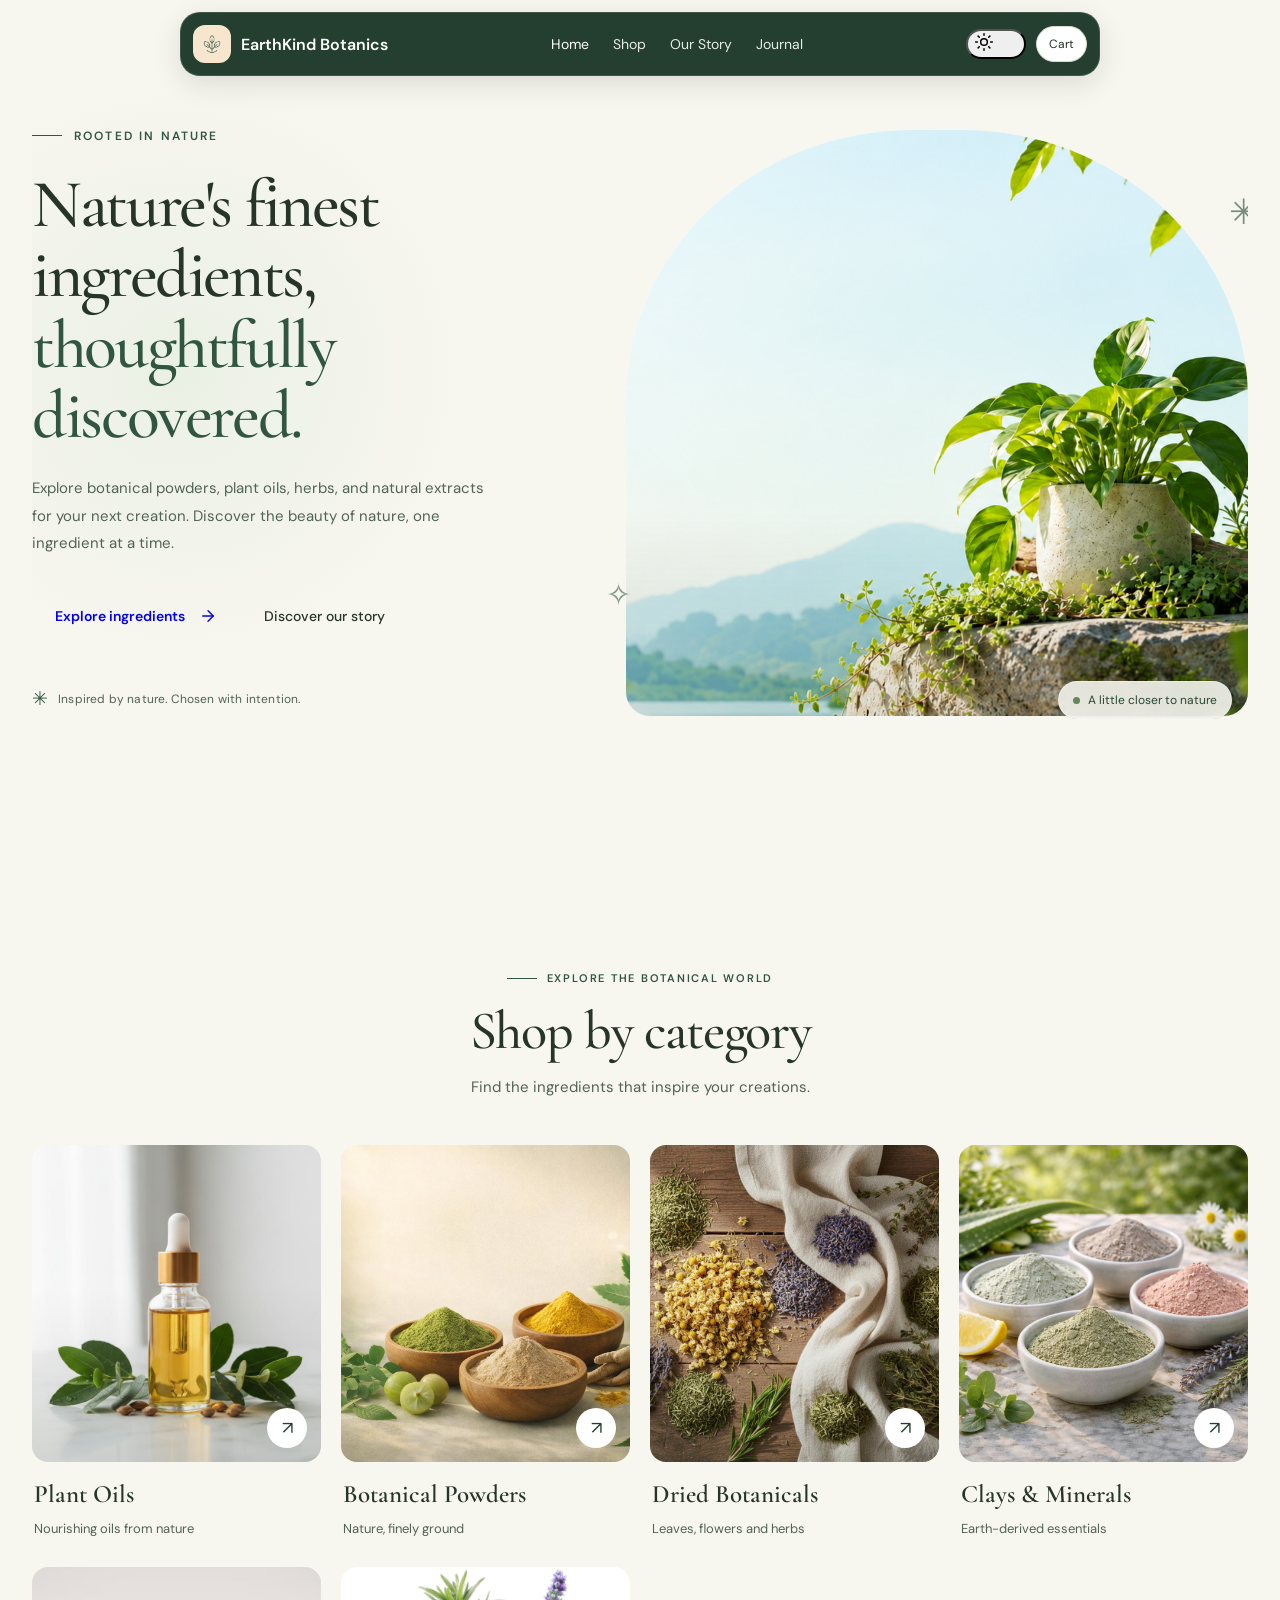
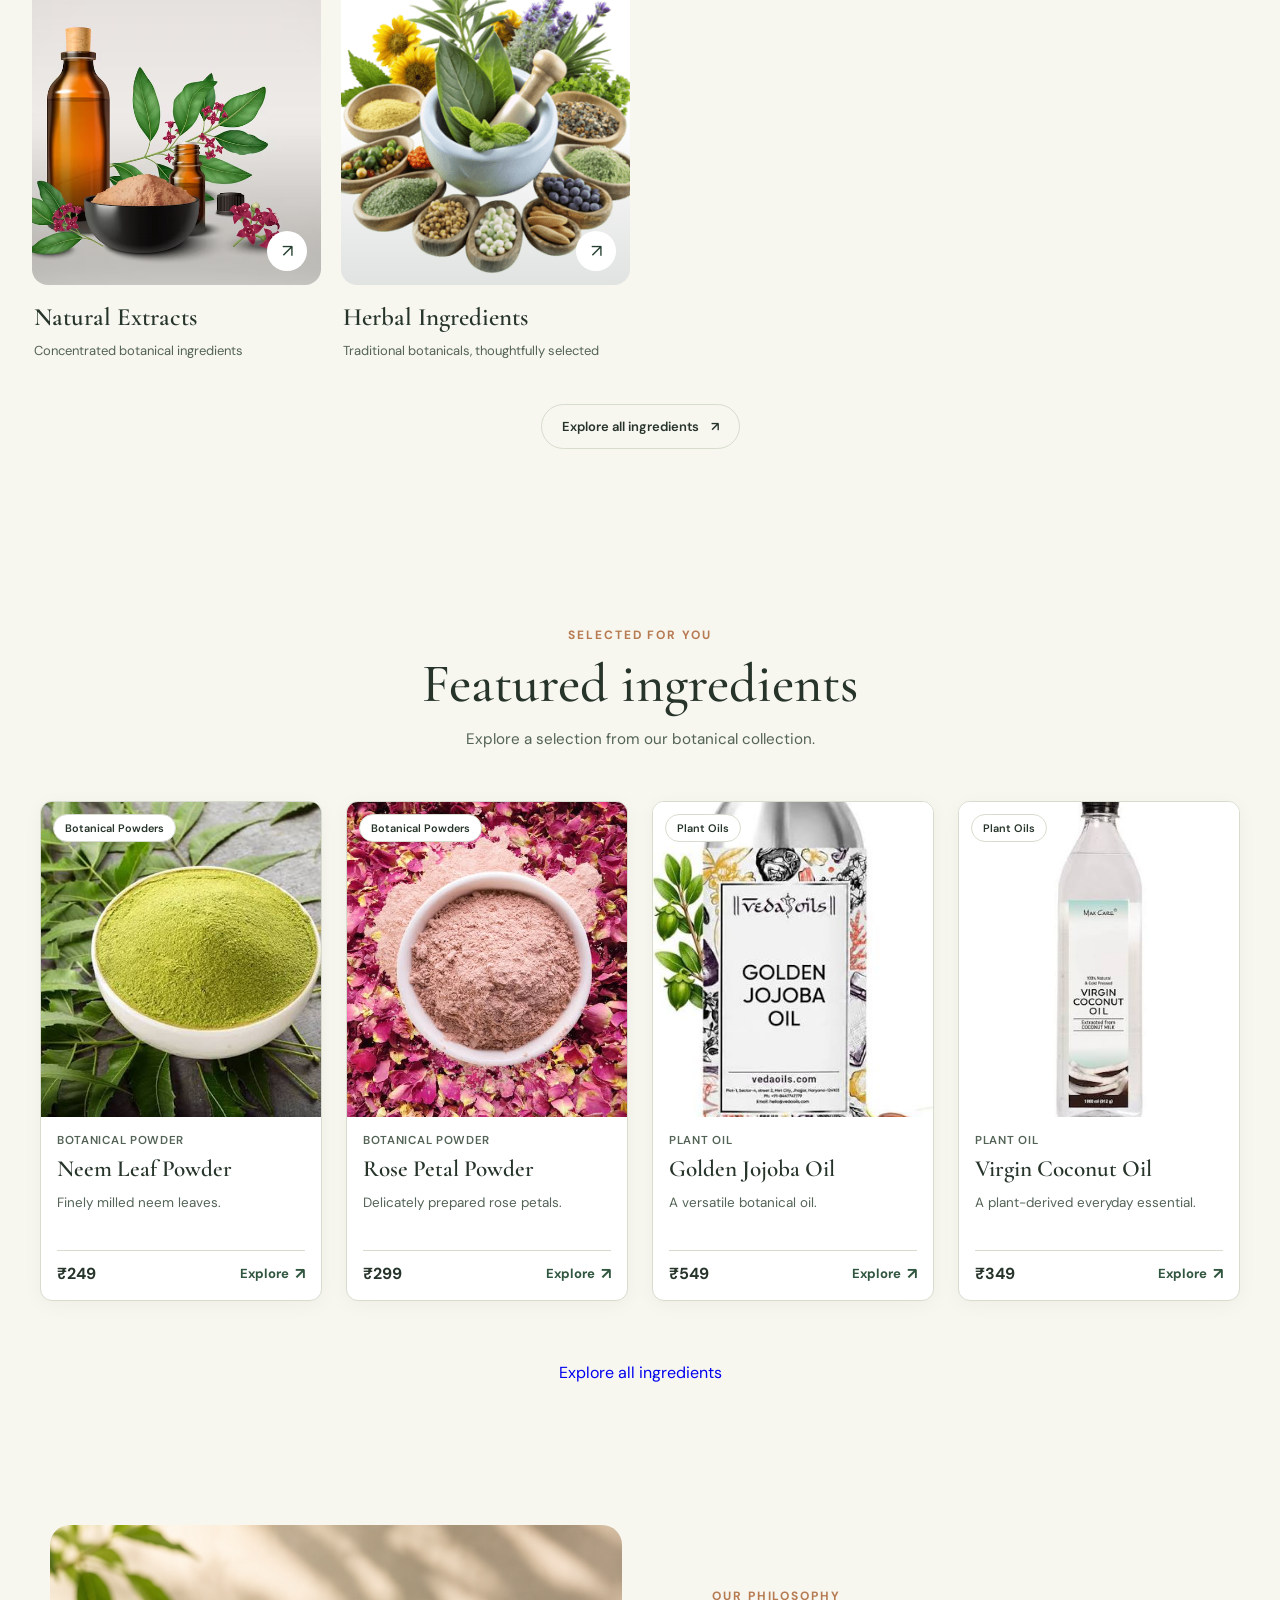
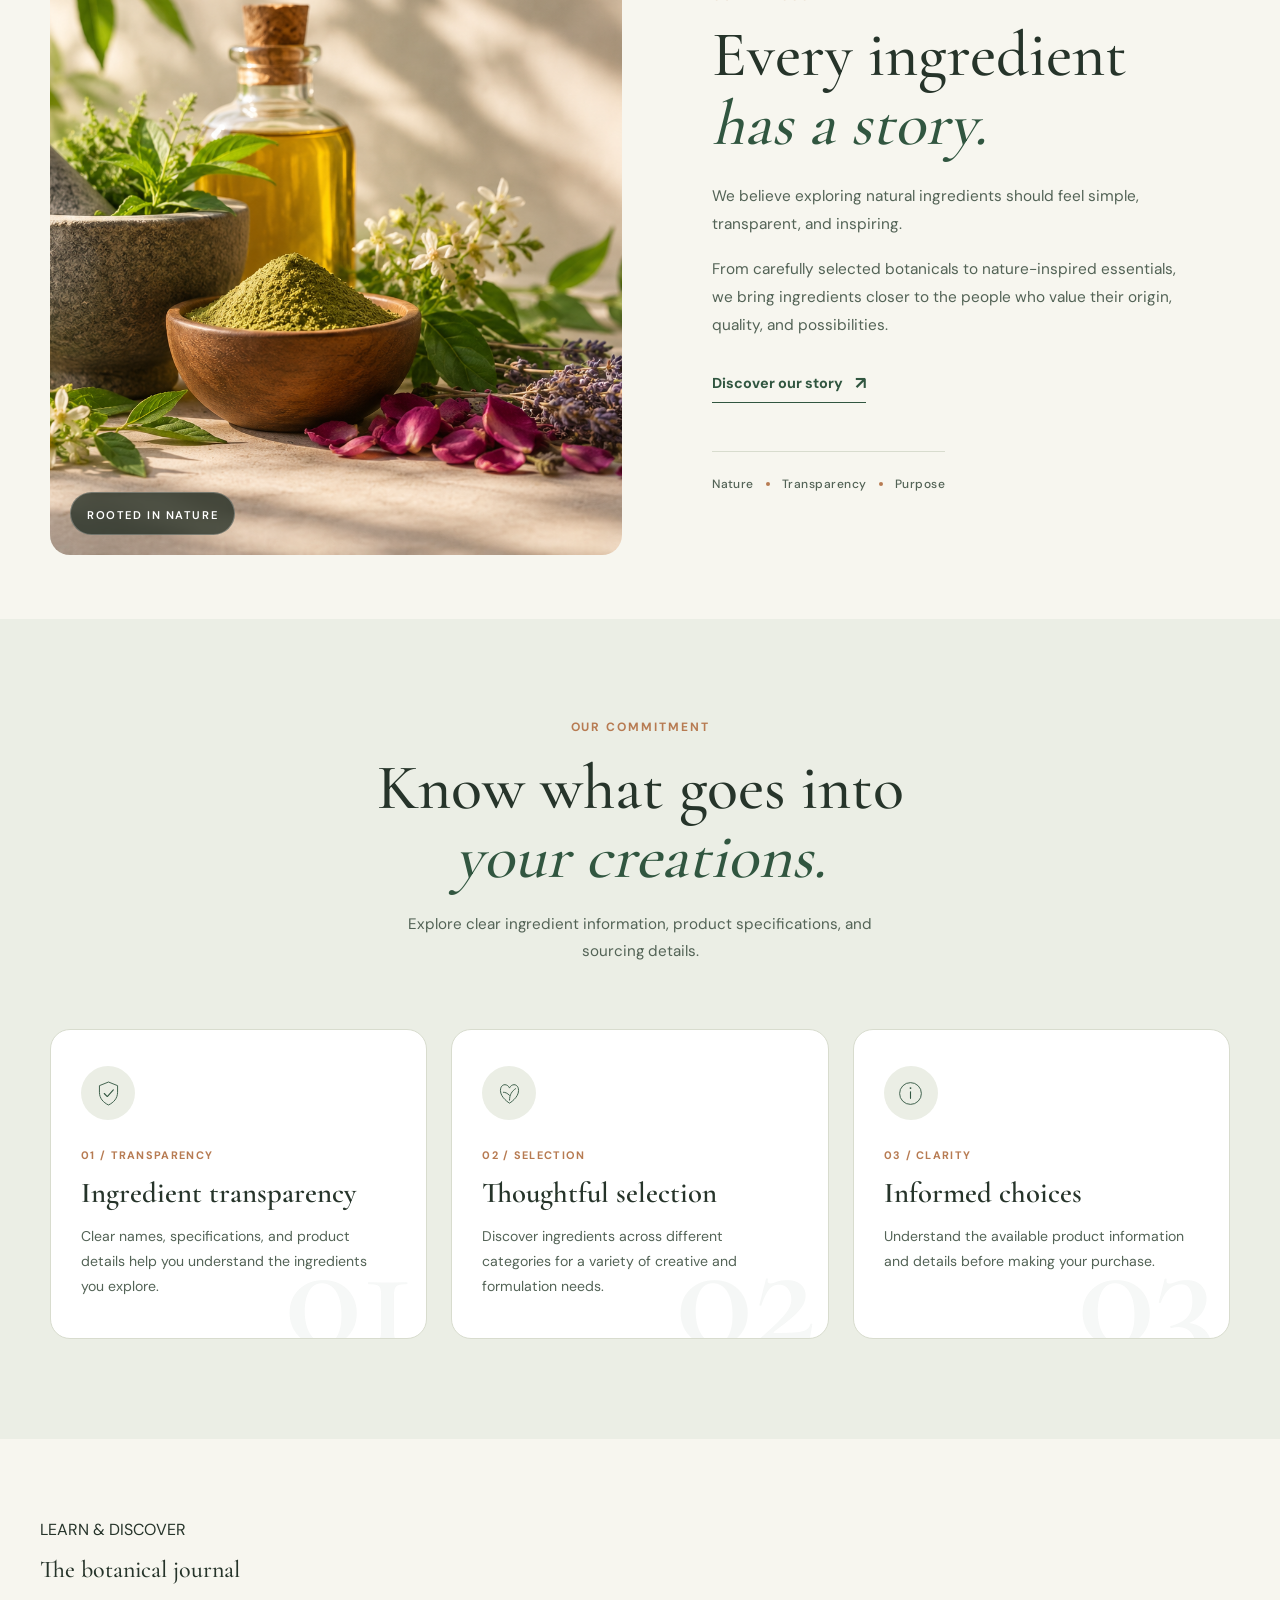
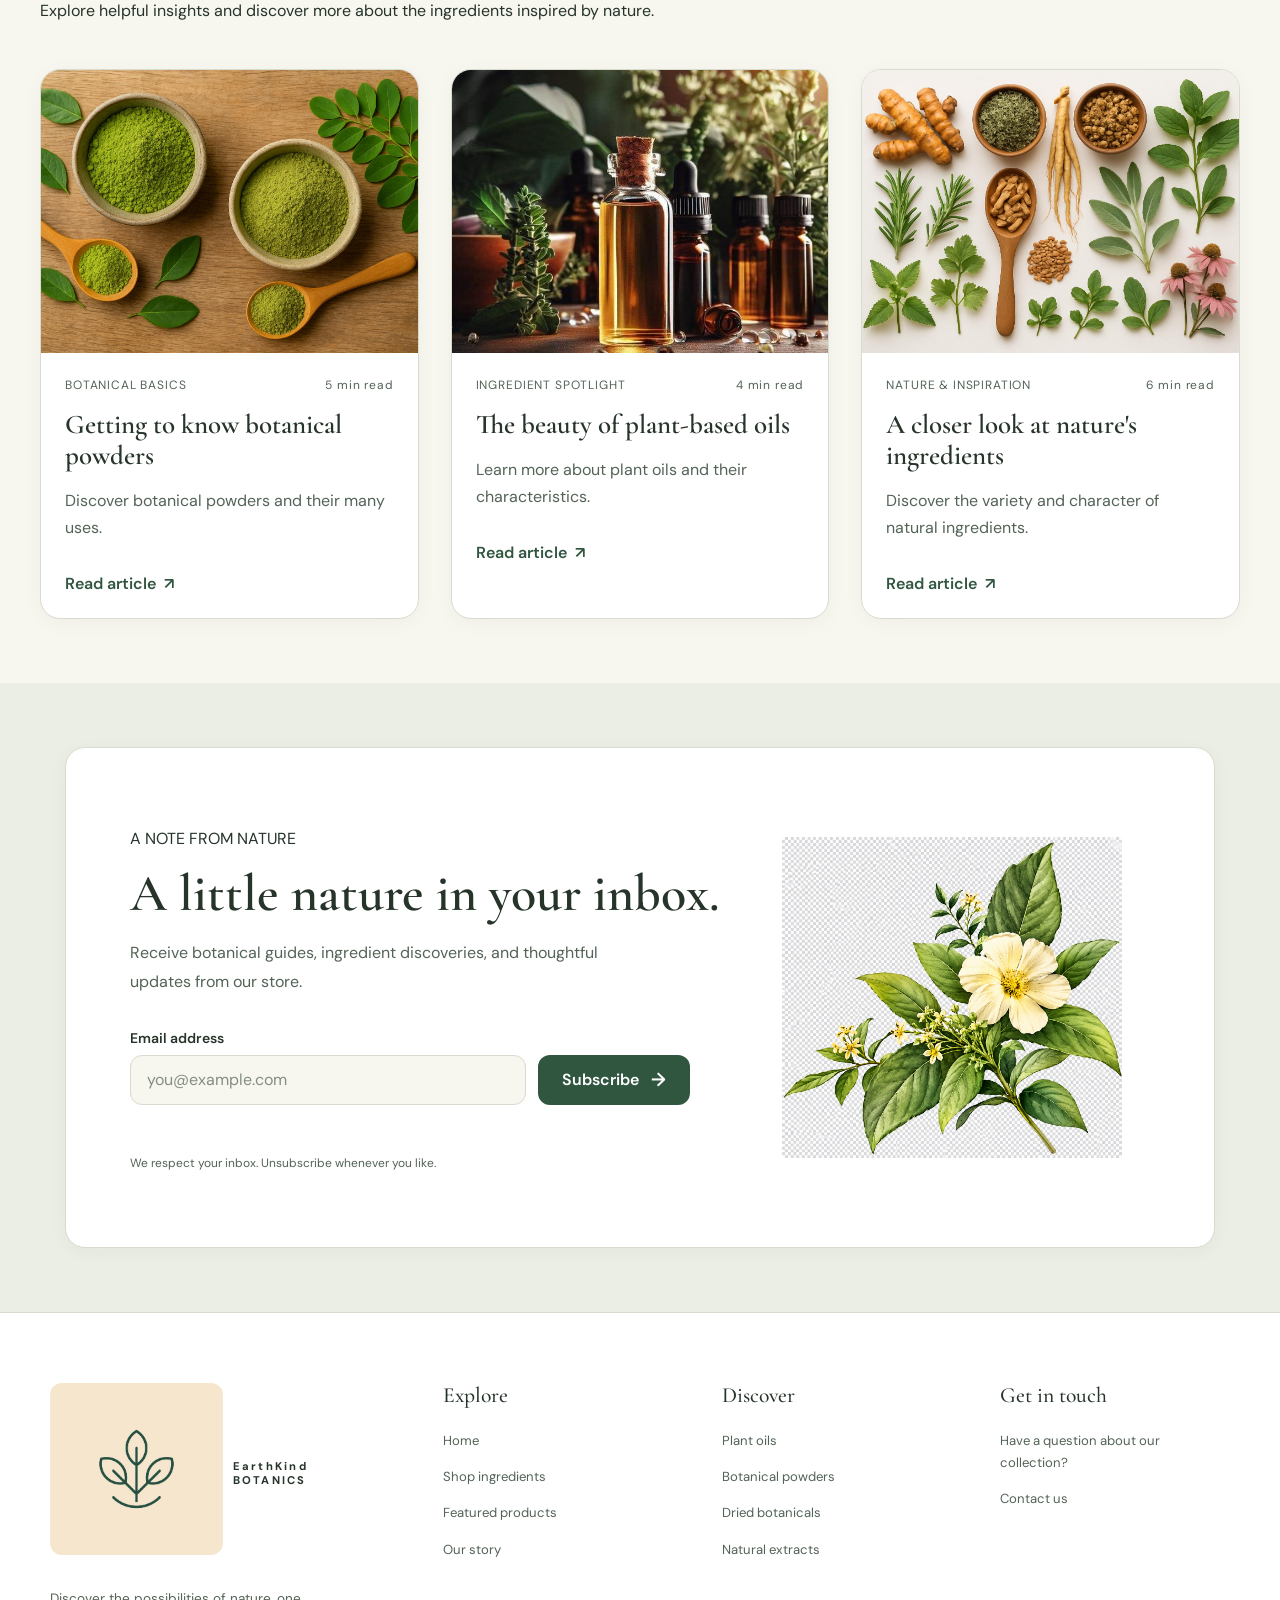
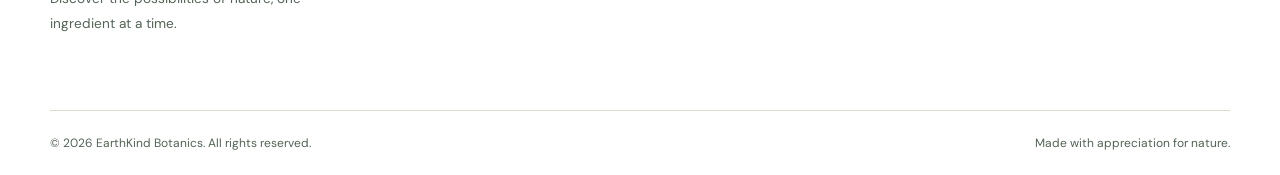
==== commit f3d3b125: "Changed the footer links" ====
--- a/index.html
+++ b/index.html
@@ -596,10 +596,10 @@
 
                     <h3>Explore</h3>
 
-                    <a href="/">Home</a>
-                    <a href="/templates/shop.html">Shop ingredients</a>
-                    <a href="/index.html#featured">Featured products</a>
-                    <a href="/templates/about.html">Our story</a>
+                    <a href="index.html">Home</a>
+                    <a href="templates/shop.html">Shop ingredients</a>
+                    <a href="index.html#featured">Featured products</a>
+                    <a href="templates/about.html">Our story</a>
 
                 </div>
 
@@ -608,10 +608,10 @@
 
                     <h3>Discover</h3>
 
-                    <a href="/templates/shop.html?category=plant-oils">Plant oils</a>
-                    <a href="/templates/shop.html?category=botanical-powders">Botanical powders</a>
-                    <a href="/templates/shop.html?category=dried-botanicals">Dried botanicals</a>
-                    <a href="/templates/shop.html?category=natural-extracts">Natural extracts</a>
+                    <a href="templates/shop.html?category=plant-oils">Plant oils</a>
+                    <a href="templates/shop.html?category=botanical-powders">Botanical powders</a>
+                    <a href="templates/shop.html?category=dried-botanicals">Dried botanicals</a>
+                    <a href="templates/shop.html?category=natural-extracts">Natural extracts</a>
 
                 </div>
 
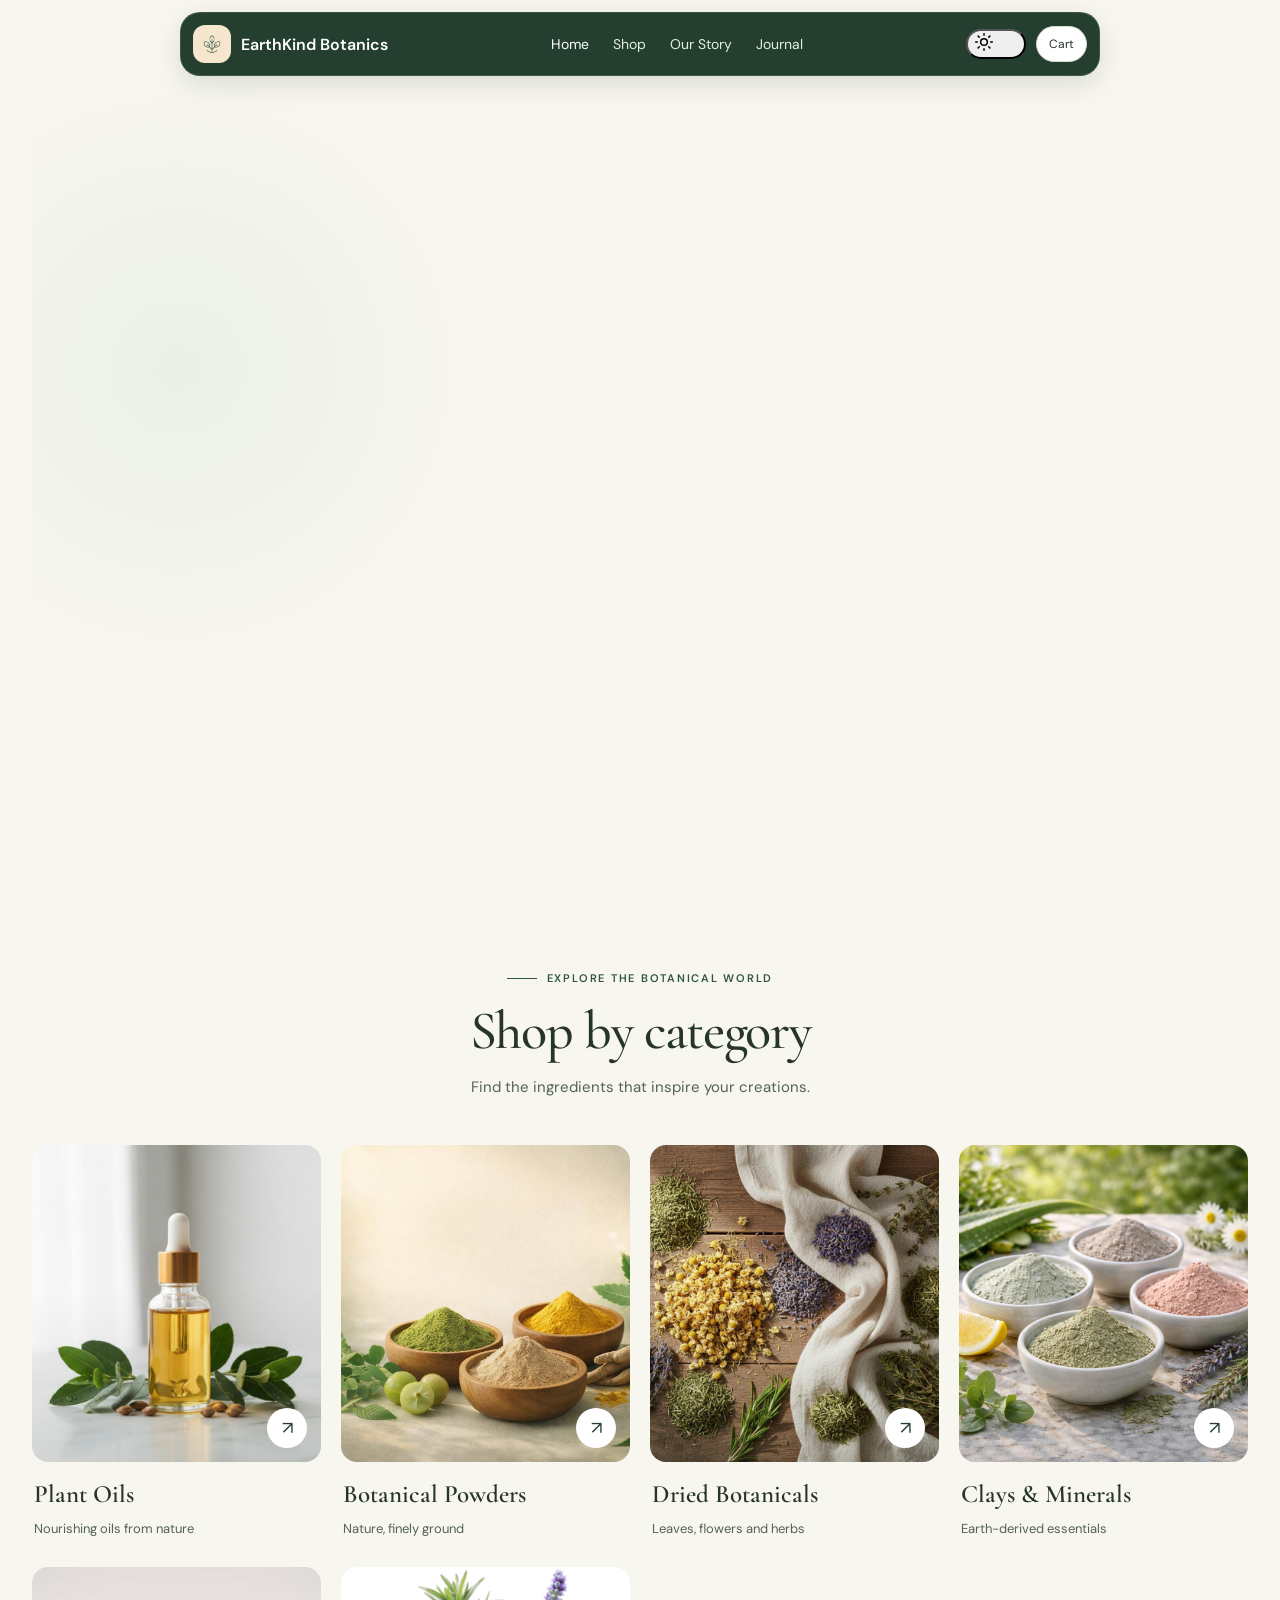
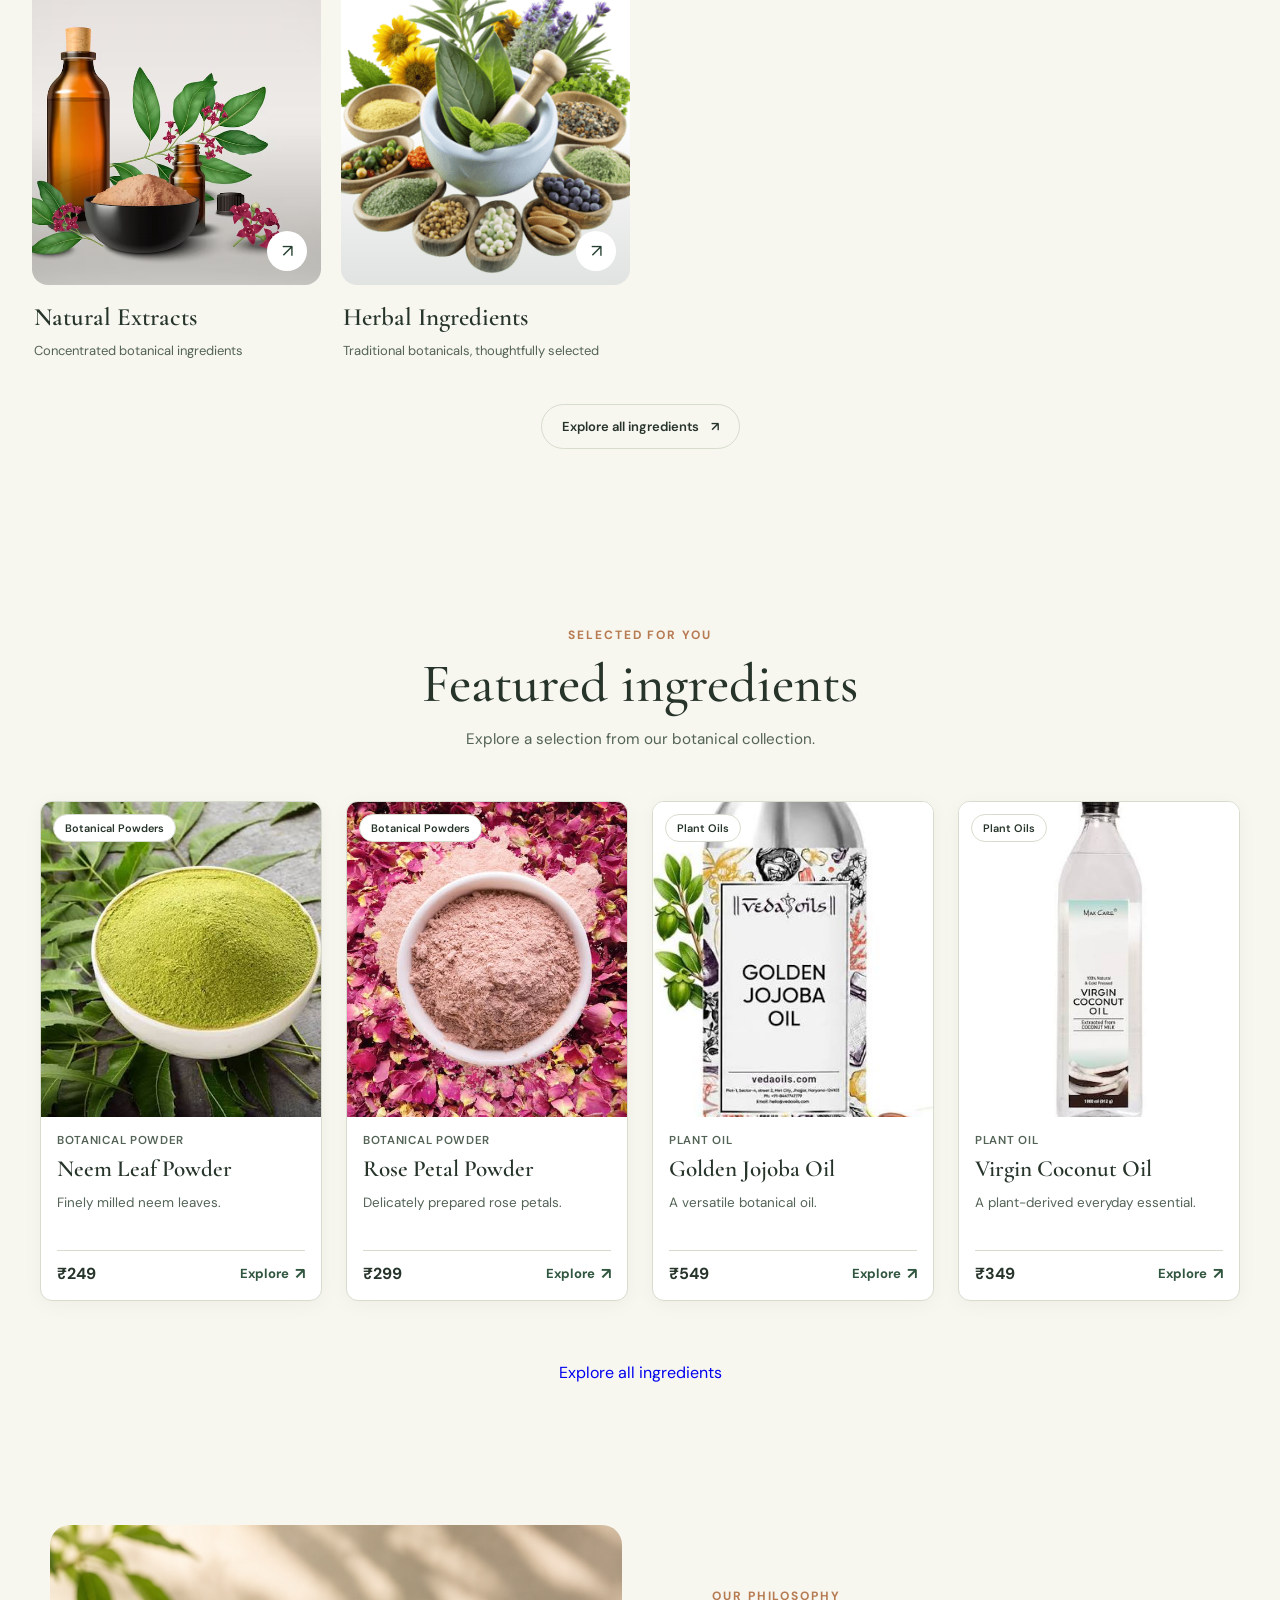
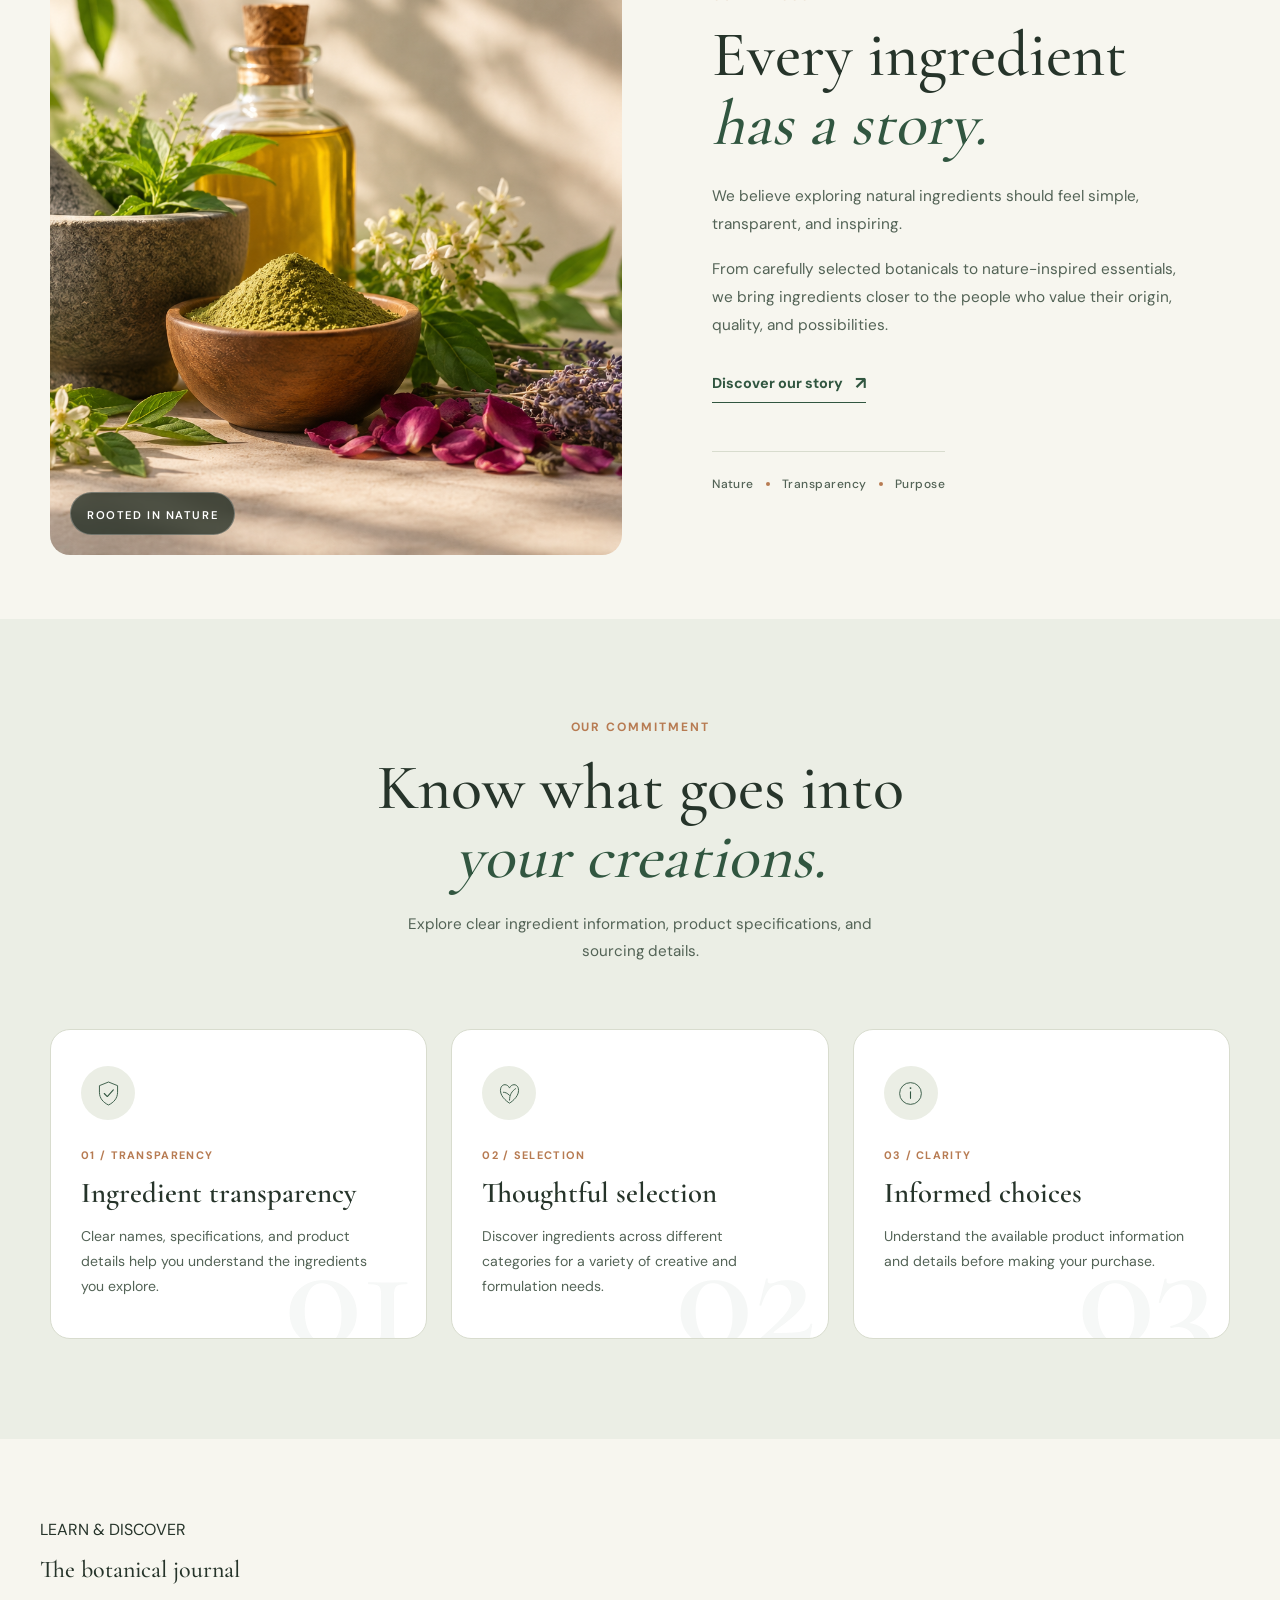
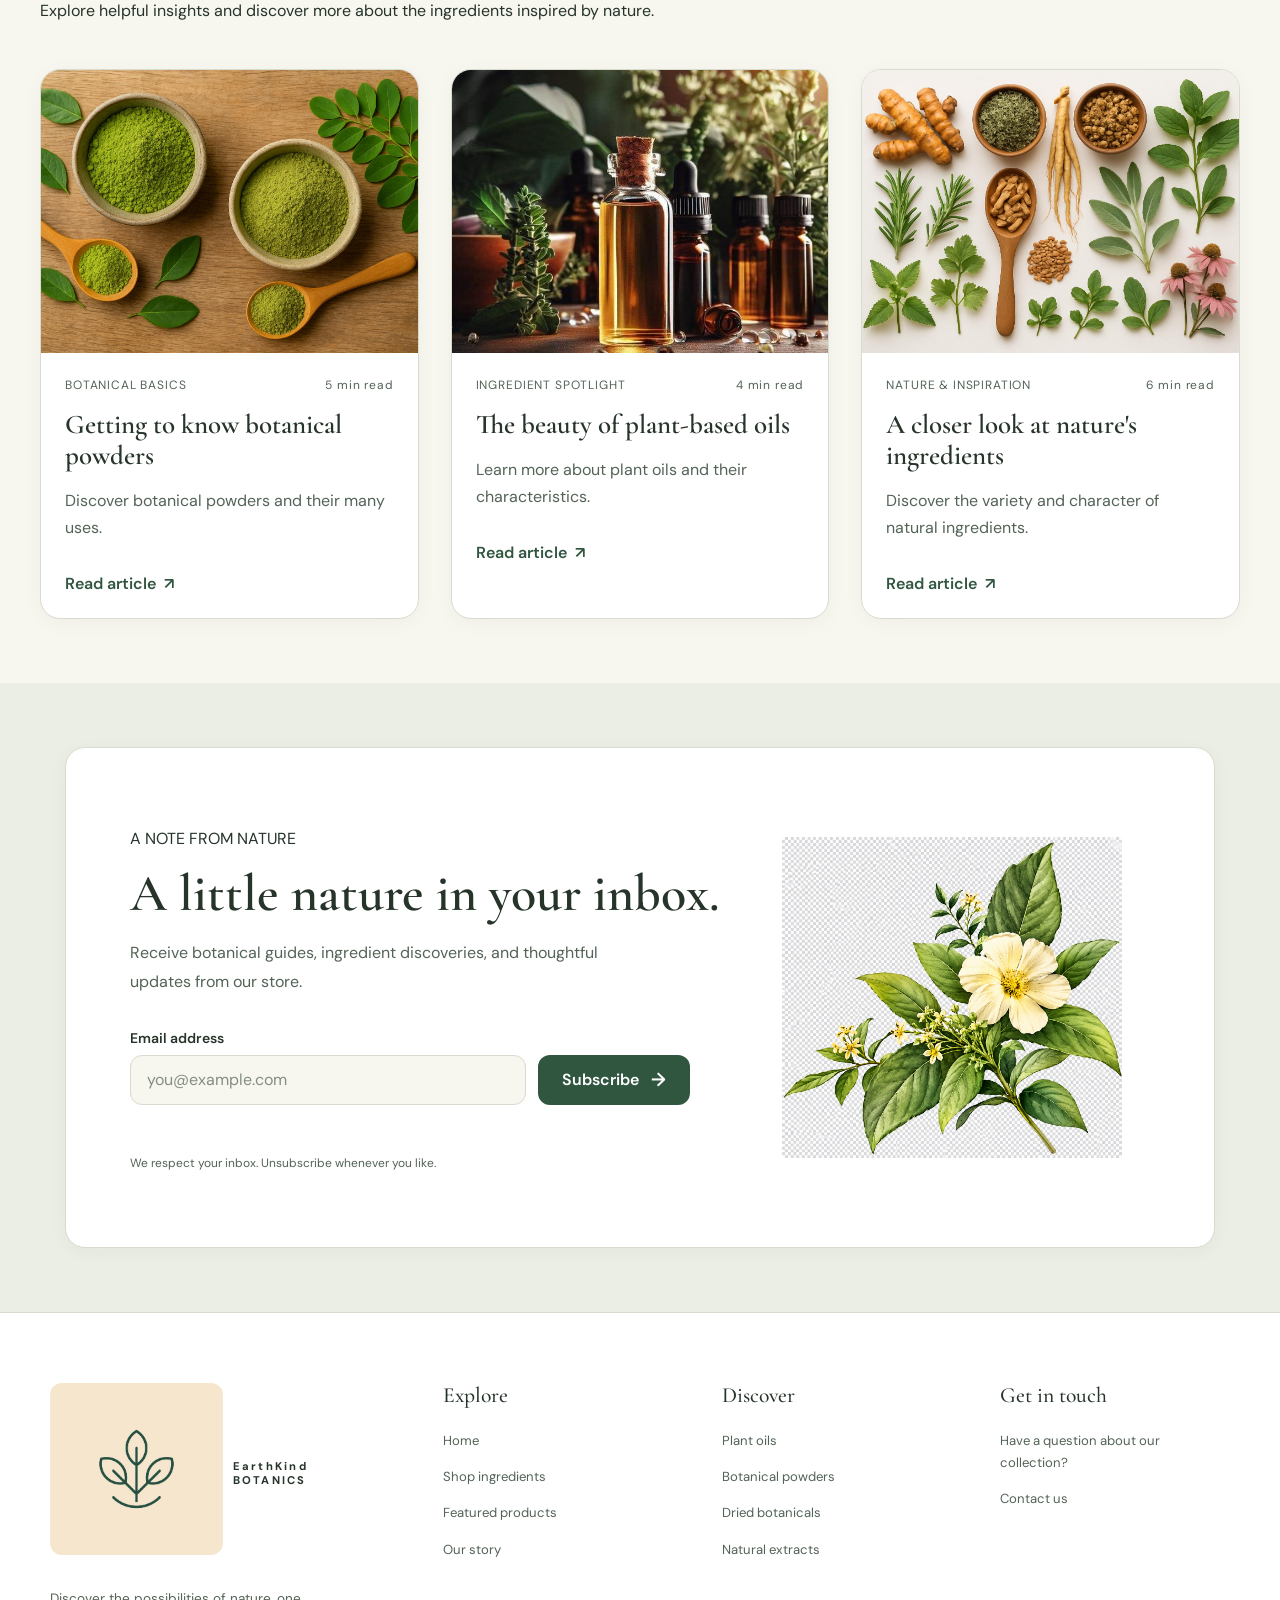
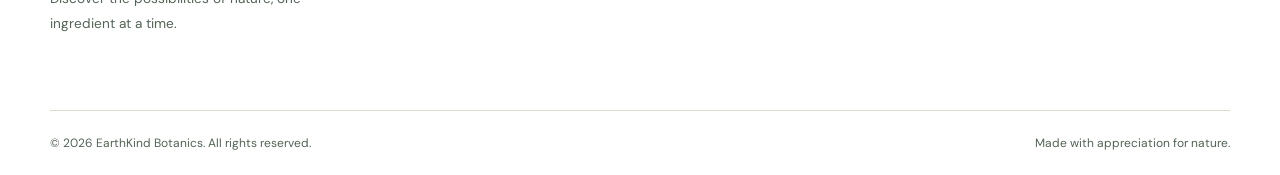
==== commit 7537c522: "changed inks url's" ====
--- a/index.html
+++ b/index.html
@@ -55,7 +55,7 @@
 
         <!-- HEADER -->
         <header class="floating-header">
-            <a href="/" class="brand-logo" aria-label="EarthKind Botanics home">
+            <a href="index.html" class="brand-logo" aria-label="EarthKind Botanics home">
                 <span class="brand-icon" aria-hidden="true">
                     <img src="assets/images/logo.jpeg" alt="EarthKind Botanics logo" />
                 </span>
@@ -197,7 +197,7 @@
                     </p>
 
                     <div class="hero-actions">
-                        <a href="/shop.html" class="button button-primary hero-cta">
+                        <a href="templates/shop.html" class="button button-primary hero-cta">
                             <span>Explore ingredients</span>
                             <svg
                             viewBox="0 0 24 24"
@@ -583,69 +583,47 @@
                         <img src="assets/images/logo.jpeg" alt="EarthKind Botanics logo" class="footer-logo" />
                         <span>EarthKind <br/>BOTANICS</span>
                     </a>
-
                     <p>
                         Discover the possibilities of nature,
                         one ingredient at a time.
                     </p>
-
-                </div>
-
-
+                </div>
                 <div class="footer-column">
-
                     <h3>Explore</h3>
-
                     <a href="index.html">Home</a>
-                    <a href="templates/shop.html">Shop ingredients</a>
+                    <a href="./templates/shop.html">Shop ingredients</a>
                     <a href="index.html#featured">Featured products</a>
-                    <a href="templates/about.html">Our story</a>
-
-                </div>
-
+                    <a href="./templates/about.html">Our story</a>
+                </div>
 
                 <div class="footer-column">
-
                     <h3>Discover</h3>
-
-                    <a href="templates/shop.html?category=plant-oils">Plant oils</a>
-                    <a href="templates/shop.html?category=botanical-powders">Botanical powders</a>
-                    <a href="templates/shop.html?category=dried-botanicals">Dried botanicals</a>
-                    <a href="templates/shop.html?category=natural-extracts">Natural extracts</a>
-
-                </div>
-
+                    <a href="./templates/shop.html?category=plant-oils">Plant oils</a>
+                    <a href="./templates/shop.html?category=botanical-powders">Botanical powders</a>
+                    <a href="./templates/shop.html?category=dried-botanicals">Dried botanicals</a>
+                    <a href="./templates/shop.html?category=natural-extracts">Natural extracts</a>
+                </div>
 
                 <div class="footer-column">
-
                     <h3>Get in touch</h3>
-
                     <p>
                         Have a question about our collection?
                     </p>
-
                     <a href="mailto:karthikkarthikpwork@gmail.com">
                         Contact us
                     </a>
-
-                </div>
-
-            </div>
-
+                </div>
+            </div>
 
             <div class="footer-bottom">
-
                 <p>
                     &copy; <span id="current-year"></span>
                     EarthKind Botanics. All rights reserved.
                 </p>
-
                 <p>
                     Made with appreciation for nature.
                 </p>
-
-            </div>
-
+            </div>
         </footer>
 
         <!-- CART OVERLAY-->
@@ -692,15 +670,12 @@
 
                 <p>Shipping and taxes calculated at checkout.</p>
 
-                <button type="button"
-                        class="button button-primary cart-checkout">
+                <button type="button" class="button button-primary cart-checkout">
                     Proceed to checkout
                     <span>↗</span>
                 </button>
 
-                <button type="button"
-                        class="cart-continue"
-                        id="cart-continue">
+                <button type="button" class="cart-continue" id="cart-continue">
                     Continue shopping
                 </button>
             </div>
